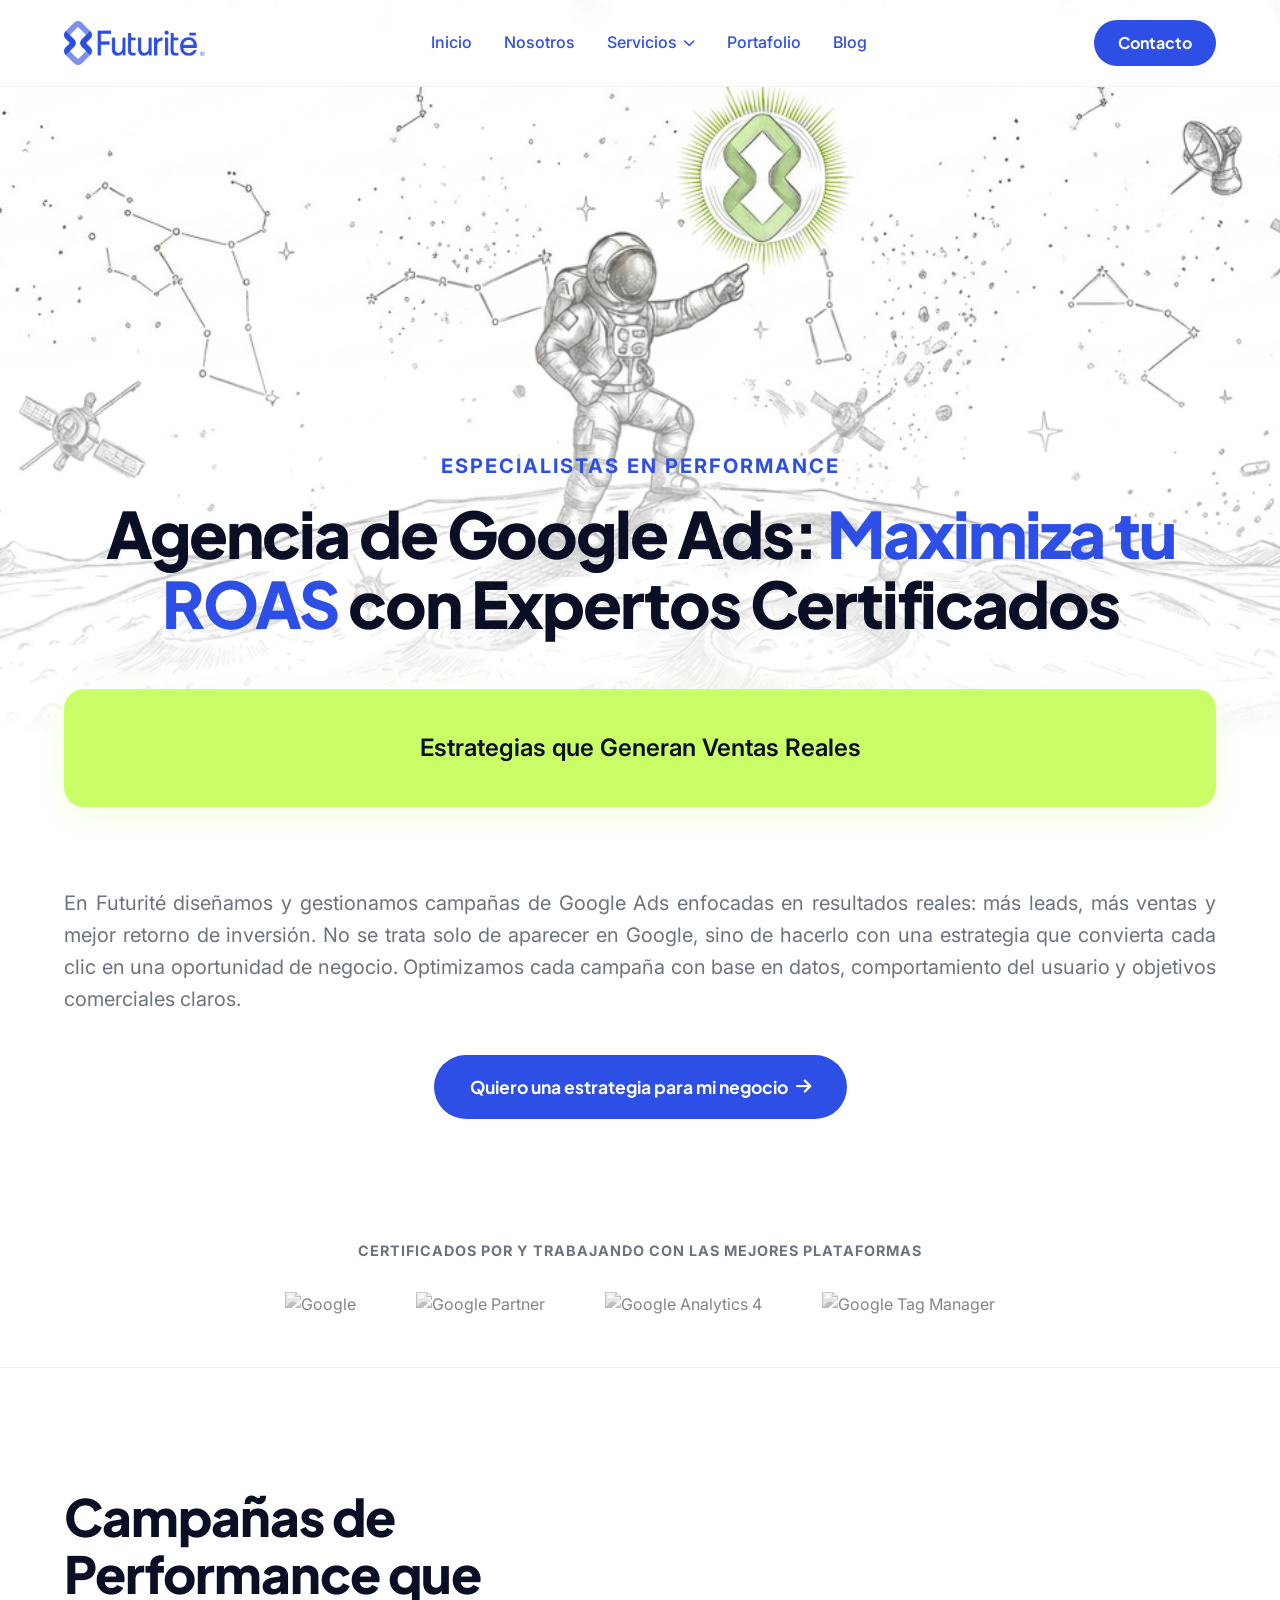
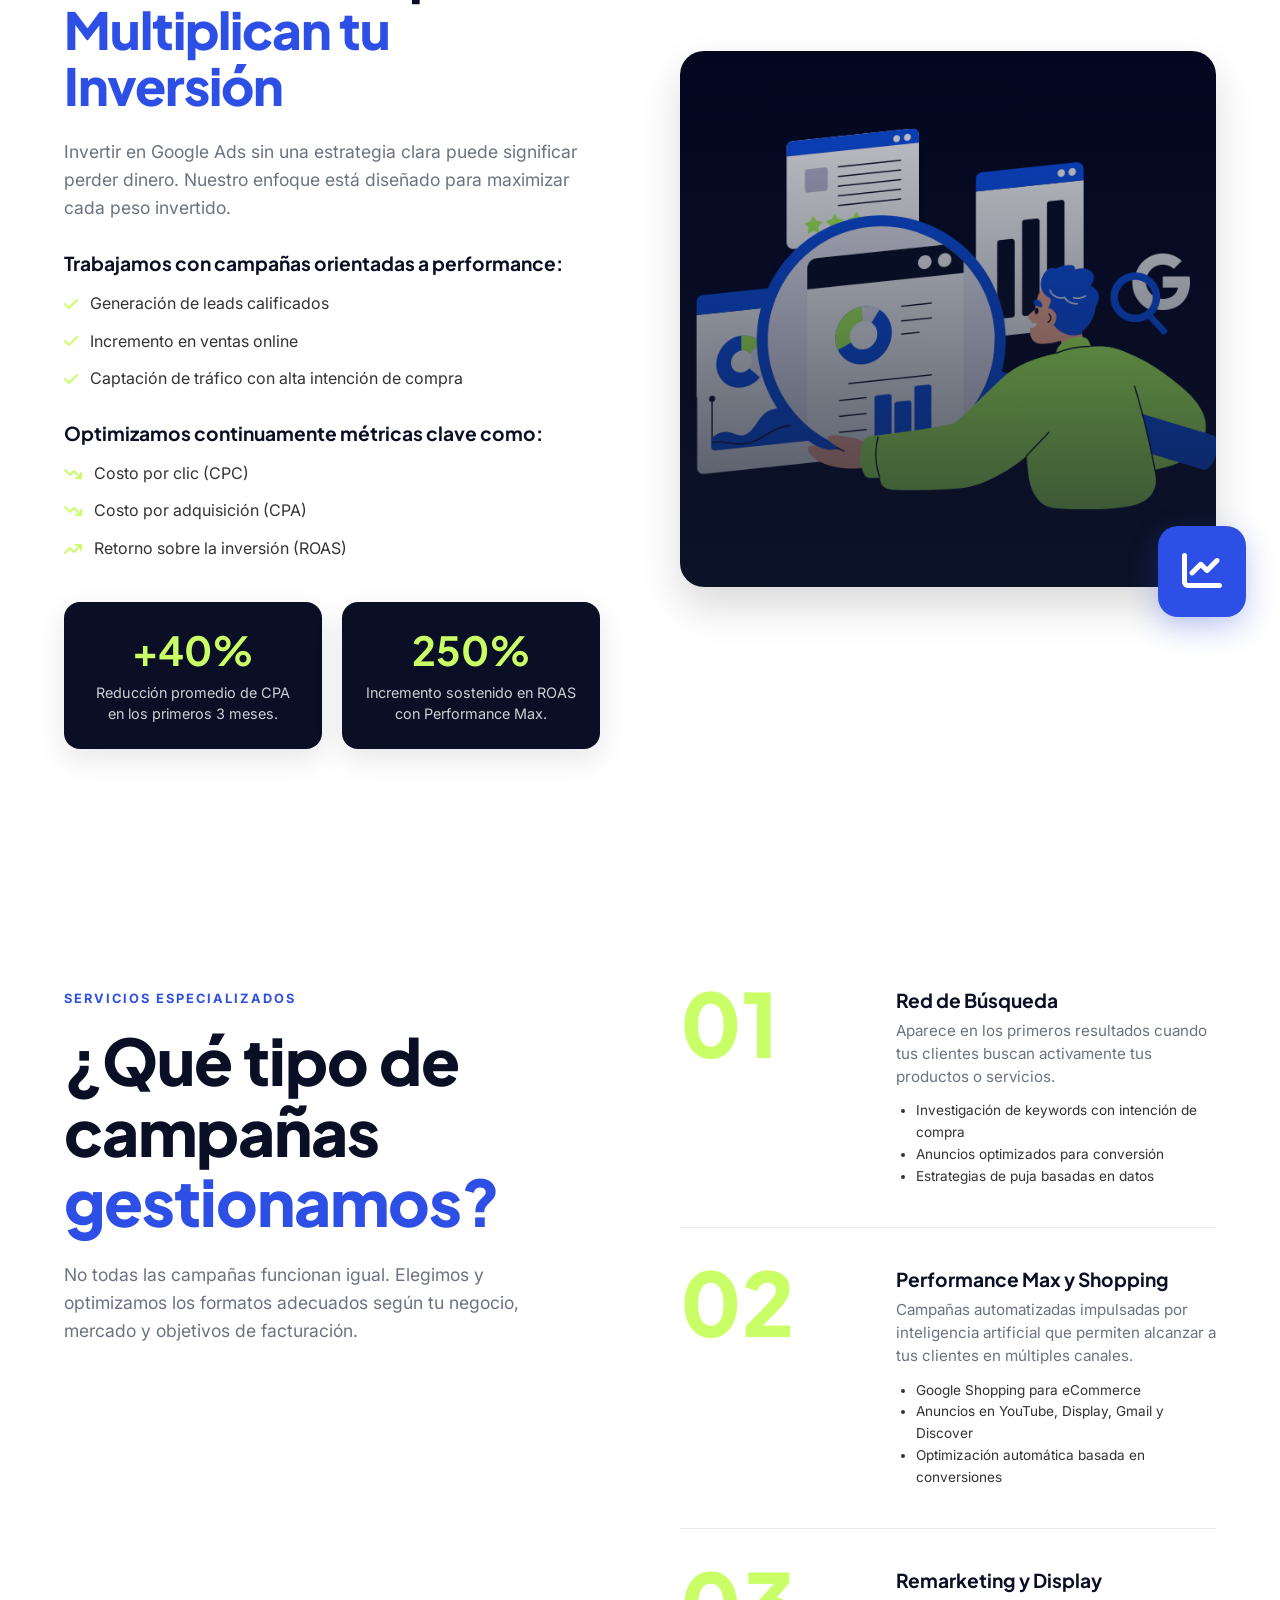
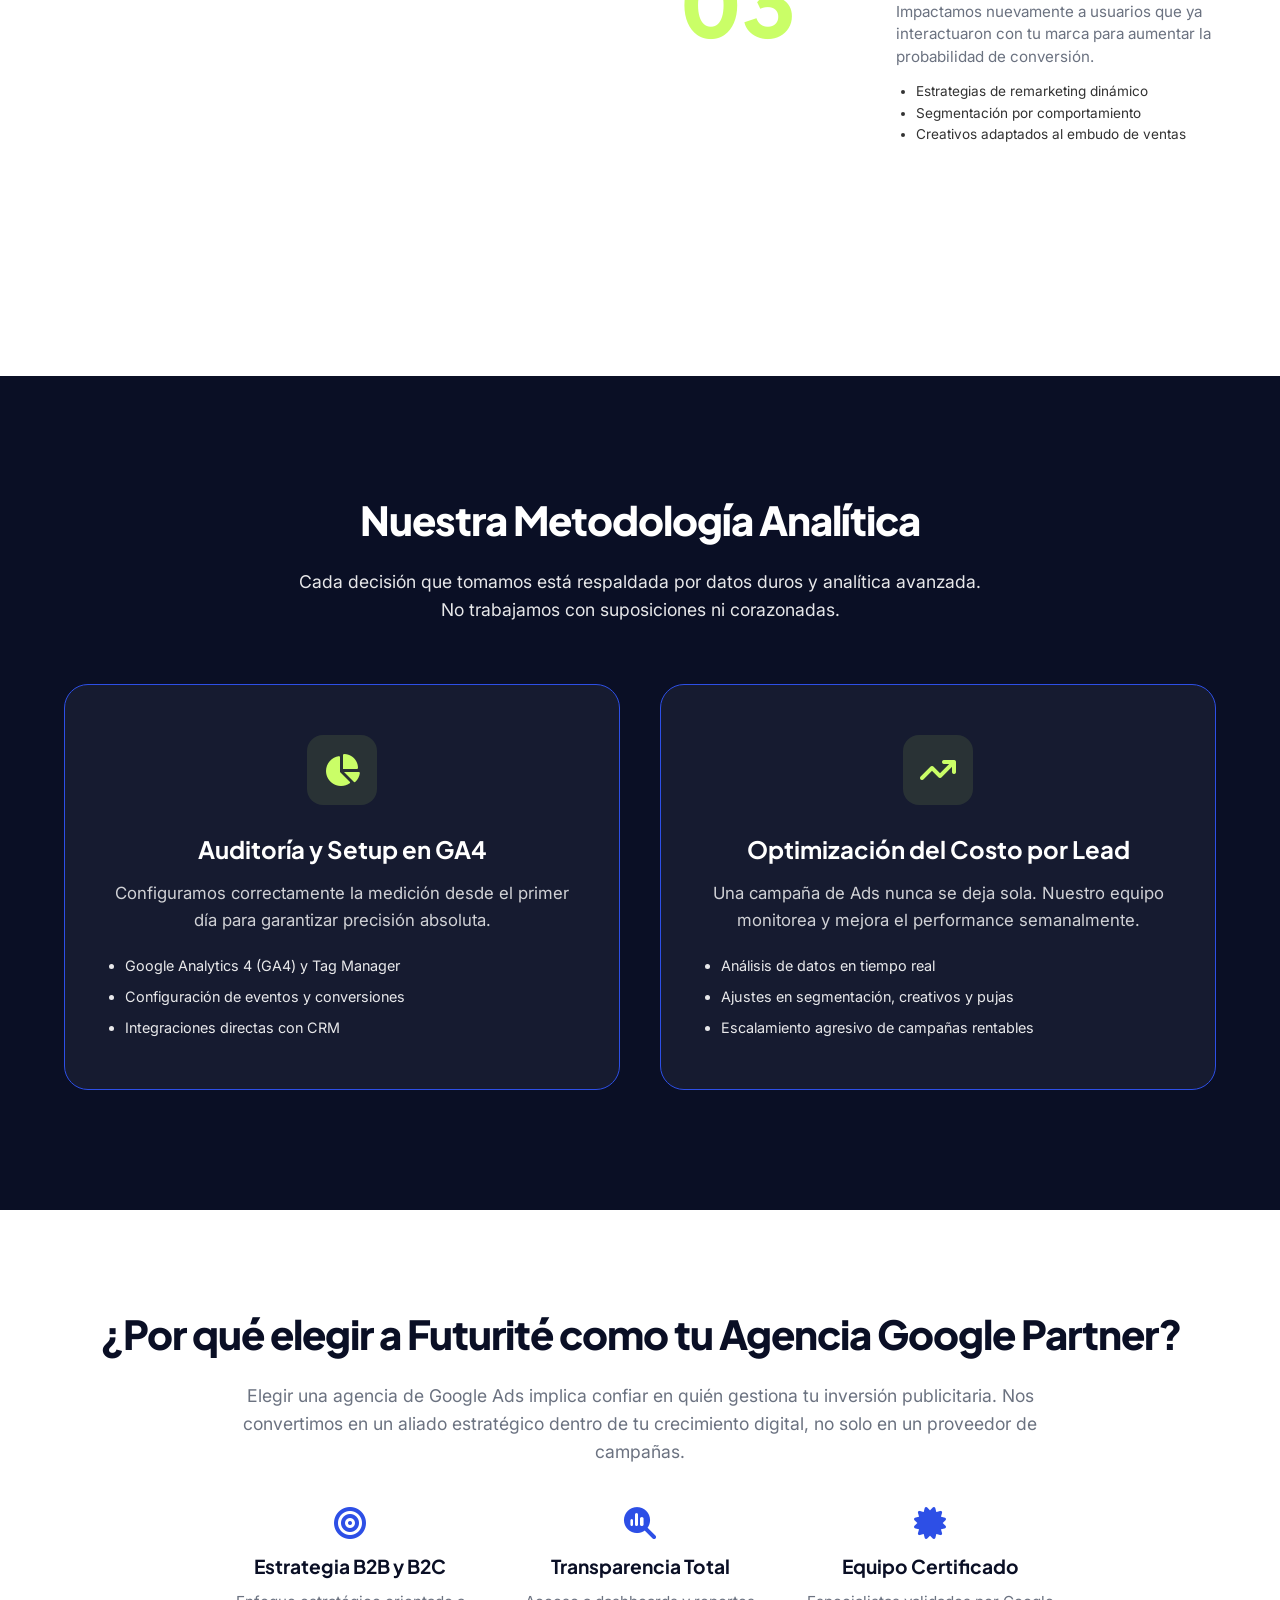
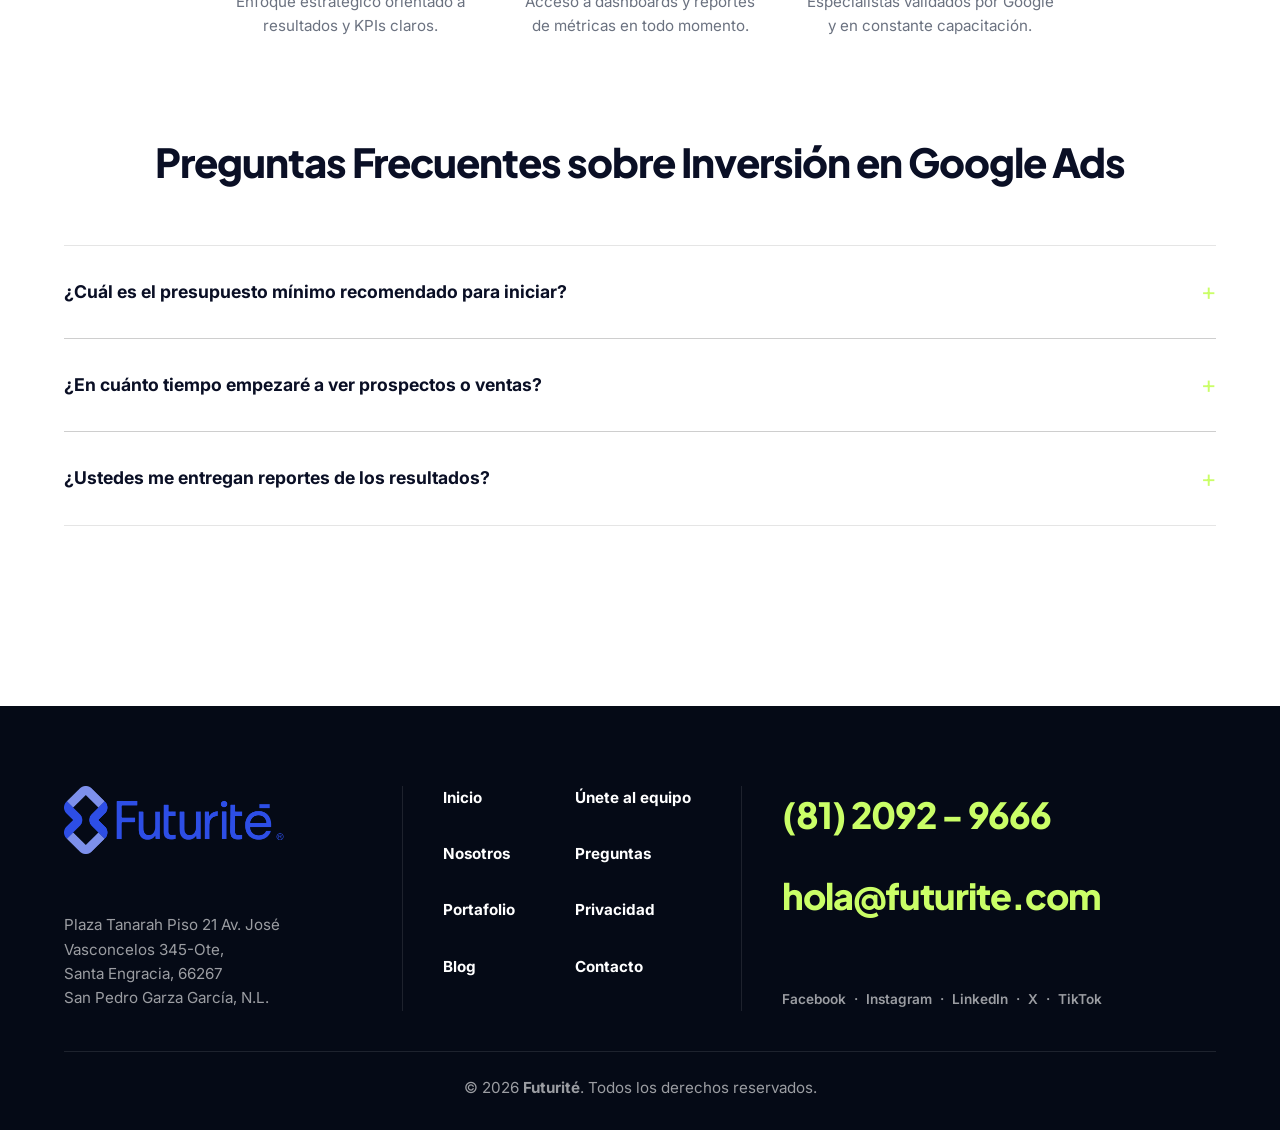
==== agencia-de-google-ads.html @ 3e4a97ed "Avance del sitio, falta la sección de servicios" ====
<!DOCTYPE html>
<html lang="es">

<head>
    <meta charset="UTF-8">
    <meta name="viewport" content="width=device-width, initial-scale=1.0">
    <title>Agencia de Google Ads en Monterrey | Futurité</title>
    <meta name="description"
        content="Agencia de Google Ads en Monterrey: Maximiza tu ROAS con Expertos Certificados. Generamos más leads, ventas y mejor retorno de inversión.">

    <!-- Schema Markup JSON-LD -->
    <script type="application/ld+json">
    {
      "@context": "https://schema.org",
      "@type": "LocalBusiness",
      "name": "Futurité",
      "image": "https://futurite.com/assets/logo_futurite_ch.png",
      "url": "https://futurite.com",
      "telephone": "8120929666",
      "address": {
        "@type": "PostalAddress",
        "streetAddress": "Plaza Tanarah Piso 21 Av. José Vasconcelos 345-Ote",
        "addressLocality": "San Pedro Garza García",
        "addressRegion": "N.L.",
        "postalCode": "66267",
        "addressCountry": "MX"
      },
      "foundingDate": "2009",
      "founders": [
        {
          "@type": "Person",
          "name": "Equipo Directivo Futurité"
        }
      ],
      "sameAs": [
        "https://www.facebook.com/futurite",
        "https://www.instagram.com/futurite",
        "https://www.linkedin.com/company/futurite"
      ]
    }
    </script>

    <script type="application/ld+json">
    {
      "@context": "https://schema.org",
      "@type": "FAQPage",
      "mainEntity": [{
        "@type": "Question",
        "name": "¿Qué servicios de marketing digital ofrece Futurité?",
        "acceptedAnswer": {
          "@type": "Answer",
          "text": "Ofrecemos una integración completa que incluye Posicionamiento SEO (GEO), campañas de Google Ads, gestión de Redes Sociales, Marketing Médico y Desarrollo de Aplicaciones (TI)."
        }
      },{
        "@type": "Question",
        "name": "¿En qué industrias tienen mayor experiencia?",
        "acceptedAnswer": {
          "@type": "Answer",
          "text": "Tenemos más de 16 años de experiencia trabajando con más de 40 giros de negocio, destacando en Salud (Marketing Médico), Retail, B2B Industrial, Finanzas y Tecnología."
        }
      },{
        "@type": "Question",
        "name": "¿Cómo se diferencia Futurité de otras agencias en Monterrey?",
        "acceptedAnswer": {
          "@type": "Answer",
          "text": "Nuestra principal diferencia es la sinergia nativa entre estrategias de marketing creativas y un departamento de desarrollo tecnológico (TI) propio, lo que nos permite escalar negocios apoyados en Inteligencia Artificial y datos exactos."
        }
      }]
    }
    </script>

    <link rel="preconnect" href="https://fonts.googleapis.com">
    <link rel="preconnect" href="https://fonts.gstatic.com" crossorigin>
    <link
        href="https://fonts.googleapis.com/css2?family=Inter:wght@400;500;600&family=Plus+Jakarta+Sans:wght@500;600;700;800&display=swap"
        rel="stylesheet">
    <link rel="stylesheet" href="https://cdnjs.cloudflare.com/ajax/libs/font-awesome/6.4.0/css/all.min.css">
    <link rel="stylesheet" href="style.css">
    <link rel="icon" type="image/png" href="./assets/favicon.png">
</head>

<body style="background: url('./assets/bg_nosotros.jpg') center -70px/cover fixed no-repeat;">

    <!-- Header Navigation (Minimal) -->
    <header class="navbar" style="background: rgba(255, 255, 255, 0.95);">
        <div class="container nav-container">
            <div class="logo">
                <a href="index.html">
                    <img src="./assets/logo_futurite_ch.png" alt="Futurité" class="nav-logo-img">
                </a>
            </div>
            <nav class="nav-links">
                <a href="index.html#home">Inicio</a>
                <a href="nosotros.html">Nosotros</a>
                <div class="nav-dropdown">
                    <a href="index.html#servicios" class="dropdown-toggle"
                        style="display:flex; align-items:center; gap:6px;">Servicios <i class="fa-solid fa-chevron-down"
                            style="font-size: 0.75rem;"></i></a>
                    <ul class="dropdown-menu">
                        <li><a href="agencia-de-redes-sociales.html">Redes Sociales</a></li>
                        <li><a href="agencia-de-google-ads.html">Google Ads</a></li>
                        <li><a href="index.html#seo">SEO</a></li>
                        <li><a href="index.html#apps">APP'S</a></li>
                        <li><a href="index.html#ecommerce">Comercio Electrónico</a></li>
                        <li><a href="index.html#marketing-medico">Marketing médico</a></li>
                    </ul>
                </div>
                <a href="portafolio.html">Portafolio</a>
                <a href="https://futurite.com/blog-marketing-digital/" target="_blank"
                    rel="noopener noreferrer">Blog</a>
                <!-- Mobile ONLY Button -->
                <a href="contacto.html" class="btn btn-primary nav-btn-mobile">Contacto</a>
            </nav>
            <a href="contacto.html" class="btn btn-primary nav-btn">Contacto</a>
            <!-- Hamburger Toggle -->
            <button class="mobile-menu-btn" aria-label="Abrir Menú"><i class="fa-solid fa-bars"></i></button>
        </div>
    </header>

    <!-- H1 Header Section -->
    <section class="nosotros-header"
        style="position: relative; padding: 450px 0 100px; text-align: center; background: linear-gradient(to bottom, rgba(255, 255, 255, 0) 0%, rgba(255, 255, 255, 1) 100%); color: var(--clr-base); overflow: hidden;">
        <div class="container" style="position: relative; z-index: 2;">
            <span
                style="display: block; font-size: 1.25rem; color: var(--clr-primary); font-weight: 700; letter-spacing: 2px; text-transform: uppercase; margin-bottom: 16px;">Especialistas
                en Performance</span>
            <h1
                style="font-size: clamp(3rem, 5vw, 4rem); font-family: var(--font-heading); font-weight: 800; letter-spacing: -2px; margin-bottom: 0; line-height: 1.1; color: var(--clr-contrast);">
                Agencia de Google Ads: <span style="color: var(--clr-primary);">Maximiza tu ROAS</span> con Expertos
                Certificados</h1>
        </div>
    </section>

    <!-- Main Content Wrapper (White Background) -->
    <main
        style="background-color: var(--clr-base); border-radius: 0; padding: 60px 0 100px; position: relative; z-index: 10;">

        <!-- Green Banner Container -->
        <div class="container" style="margin-top: -110px; margin-bottom: 80px; position: relative; z-index: 10;">
            <div
                style="background-color: var(--clr-accent); color: var(--clr-contrast); padding: 40px; border-radius: 20px; text-align: center; box-shadow: 0 10px 30px rgba(202, 254, 103, 0.2);">
                <p style="font-size: 1.5rem; font-weight: 600; margin: 0;">Estrategias que Generan Ventas Reales</p>
            </div>
        </div> 
        
        <!-- Intro Section -->
        <section class="container" style="margin-top: 40px; margin-bottom: 80px; text-align: center;">
                <p
                    style="font-size: 1.25rem; color: var(--clr-muted); line-height: 1.6; margin: 0 auto 40px; text-align: justify;">
                    En Futurité diseñamos y gestionamos campañas de Google Ads enfocadas en resultados reales: más
                    leads, más ventas y mejor retorno de inversión. No se trata solo de aparecer en Google, sino de
                    hacerlo con una estrategia que convierta cada clic en una oportunidad de negocio. Optimizamos cada
                    campaña con base en datos, comportamiento del usuario y objetivos comerciales claros.
                </p>
                <a href="#contacto" class="btn btn-primary" style="padding: 18px 36px; font-size: 1.1rem;">
                    Quiero una estrategia para mi negocio <i class="fa-solid fa-arrow-right"
                        style="margin-left: 8px;"></i>
                </a>
            </div>
        </section>

        <!-- Trust Badges (Logos) -->
        <section style="padding: 40px 0; border-bottom: 1px solid #f0f0f0;">
            <div class="container">
                <p
                    style="text-align: center; font-size: 0.9rem; font-weight: 700; color: var(--clr-muted); margin-bottom: 30px; letter-spacing: 1px; text-transform: uppercase;">
                    Certificados por y trabajando con las mejores plataformas</p>
                <div
                    style="display: flex; justify-content: center; align-items: center; gap: 60px; flex-wrap: wrap; opacity: 0.6; filter: grayscale(100%); transition: var(--transition-fast);">
                    <img src="https://upload.wikimedia.org/wikipedia/commons/2/2f/Google_2015_logo.svg" alt="Google"
                        style="height: 35px; object-fit: contain;">
                    <img src="https://upload.wikimedia.org/wikipedia/commons/thumb/c/c1/Google_%22G%22_logo.svg/1024px-Google_%22G%22_logo.svg.png"
                        alt="Google Partner" style="height: 35px; object-fit: contain;">
                    <img src="https://upload.wikimedia.org/wikipedia/commons/thumb/c/cf/Google_Analytics_Logo_2015.svg/1200px-Google_Analytics_Logo_2015.svg.png"
                        alt="Google Analytics 4" style="height: 35px; object-fit: contain;">
                    <img src="https://upload.wikimedia.org/wikipedia/commons/thumb/a/a2/Google_Tag_Manager_Logo.svg/1024px-Google_Tag_Manager_Logo.svg.png"
                        alt="Google Tag Manager" style="height: 35px; object-fit: contain;">
                </div>
            </div>
        </section>

        <!-- Campañas de Performance -->
        <section style="padding: 120px 0;">
            <div class="container">
                <div style="display: grid; grid-template-columns: 1fr 1fr; gap: 80px; align-items: center;">
                    <div>
                        <h2
                            style="font-family: var(--font-heading); font-weight: 800; color: var(--clr-contrast); margin-bottom: 24px; font-size: clamp(2.5rem, 4vw, 3.5rem); line-height: 1.1;">
                            Campañas de Performance que <span style="color: var(--clr-primary);">Multiplican tu
                                Inversión</span></h2>
                        <p style="font-size: 1.1rem; color: var(--clr-muted); margin-bottom: 30px; line-height: 1.6;">
                            Invertir en Google Ads sin una estrategia clara puede significar perder dinero. Nuestro
                            enfoque está diseñado para maximizar cada peso invertido.</p>

                        <h4
                            style="font-size: 1.2rem; font-weight: 700; color: var(--clr-contrast); margin-bottom: 16px;">
                            Trabajamos con campañas orientadas a performance:</h4>
                        <ul style="list-style: none; padding: 0; margin-bottom: 30px; color: var(--clr-text);">
                            <li style="margin-bottom: 12px; display: flex; align-items: center; gap: 12px;"><i
                                    class="fa-solid fa-check" style="color: var(--clr-accent);"></i><span>Generación de
                                    leads calificados</span></li>
                            <li style="margin-bottom: 12px; display: flex; align-items: center; gap: 12px;"><i
                                    class="fa-solid fa-check" style="color: var(--clr-accent);"></i><span>Incremento en
                                    ventas online</span></li>
                            <li style="margin-bottom: 12px; display: flex; align-items: center; gap: 12px;"><i
                                    class="fa-solid fa-check" style="color: var(--clr-accent);"></i><span>Captación de
                                    tráfico con alta intención de compra</span></li>
                        </ul>

                        <h4
                            style="font-size: 1.2rem; font-weight: 700; color: var(--clr-contrast); margin-bottom: 16px;">
                            Optimizamos continuamente métricas clave como:</h4>
                        <ul style="list-style: none; padding: 0; margin-bottom: 0; color: var(--clr-text);">
                            <li style="margin-bottom: 12px; display: flex; align-items: center; gap: 12px;"><i
                                    class="fa-solid fa-arrow-trend-down"
                                    style="color: var(--clr-accent);"></i><span>Costo por clic (CPC)</span></li>
                            <li style="margin-bottom: 12px; display: flex; align-items: center; gap: 12px;"><i
                                    class="fa-solid fa-arrow-trend-down"
                                    style="color: var(--clr-accent);"></i><span>Costo por adquisición (CPA)</span></li>
                            <li style="margin-bottom: 12px; display: flex; align-items: center; gap: 12px;"><i
                                    class="fa-solid fa-arrow-trend-up"
                                    style="color: var(--clr-accent);"></i><span>Retorno sobre la inversión (ROAS)</span>
                            </li>
                        </ul>
                        
                        <div style="display: flex; gap: 20px; margin-top: 40px; flex-wrap: wrap;">
                            <div style="flex: 1; min-width: 150px; background: var(--clr-contrast); padding: 24px; border-radius: 16px; text-align: center; box-shadow: 0 10px 30px rgba(0,0,0,0.1);">
                                <h3 style="font-size: 2.5rem; color: var(--clr-accent); font-family: var(--font-heading); margin-bottom: 8px;">+40%</h3>
                                <p style="font-size: 0.9rem; color: #fff; opacity: 0.8; line-height: 1.5; margin: 0;">Reducción promedio de CPA en los primeros 3 meses.</p>
                            </div>
                            <div style="flex: 1; min-width: 150px; background: var(--clr-contrast); padding: 24px; border-radius: 16px; text-align: center; box-shadow: 0 10px 30px rgba(0,0,0,0.1);">
                                <h3 style="font-size: 2.5rem; color: var(--clr-accent); font-family: var(--font-heading); margin-bottom: 8px;">250%</h3>
                                <p style="font-size: 0.9rem; color: #fff; opacity: 0.8; line-height: 1.5; margin: 0;">Incremento sostenido en ROAS con Performance Max.</p>
                            </div>
                        </div>
                    </div>
                    <div style="position: relative;">
                        <div style="width: 100%; aspect-ratio: 1/1; background: linear-gradient(rgba(15, 23, 42, 0.2), rgba(15, 23, 42, 0.8)), url('./assets/hombre_resultados_google.jpg') center/cover no-repeat; border-radius: 24px; box-shadow: 0 20px 40px rgba(0,0,0,0.15);"></div>
                        <div style="position: absolute; bottom: -30px; right: -30px; background: var(--clr-primary); color: #fff; padding: 24px; border-radius: 20px; box-shadow: 0 10px 30px rgba(45, 79, 230, 0.3);">
                            <i class="fa-solid fa-chart-line" style="font-size: 2.5rem;"></i>
                        </div>
                    </div>
                </div>
            </div>
        </section>

        <!-- ¿Qué tipo de campañas gestionamos? (Using Methodology layout) -->
        <section style="padding: 120px 0; margin-bottom: 100px;">
            <div class="container"
                style="display: grid; grid-template-columns: repeat(auto-fit, minmax(350px, 1fr)); gap: 80px; align-items: start;">

                <!-- Left Column -->
                <div style="position: sticky; top: 120px;">
                    <span
                        style="display: block; font-size: 0.8rem; font-weight: 700; letter-spacing: 2px; color: var(--clr-primary); margin-bottom: 16px; text-transform: uppercase;">Servicios
                        Especializados</span>
                    <h2
                        style="font-size: clamp(2.9rem, 5vw, 4.6rem); font-family: var(--font-heading); font-weight: 800; color: var(--clr-contrast); margin-bottom: 24px; line-height: 1.1; letter-spacing: -1px;">
                        ¿Qué tipo de campañas <br><span style="color: var(--clr-primary);">gestionamos?</span></h2>
                    <p style="font-size: 1.1rem; color: var(--clr-muted); max-width: 500px; line-height: 1.6;">No todas
                        las campañas funcionan igual. Elegimos y optimizamos los formatos adecuados según tu negocio,
                        mercado y objetivos de facturación.</p>
                </div>

                <!-- Right Column -->
                <div style="display: flex; flex-direction: column;">
                    <!-- Step 1 -->
                    <div
                        style="display: flex; align-items: flex-start; justify-content: space-between; gap: 30px; border-bottom: 1px solid #e5e7eb; padding-bottom: 40px; margin-bottom: 40px;">
                        <div
                            style="font-size: 5.5rem; font-weight: 900; color: var(--clr-accent); font-family: var(--font-heading); line-height: 1; margin-top: -10px;">
                            01</div>
                        <div style="text-align: left; max-width: 320px;">
                            <h3
                                style="font-size: 1.2rem; font-family: var(--font-heading); color: var(--clr-contrast); margin-bottom: 8px;">
                                Red de Búsqueda</h3>
                            <p
                                style="color: var(--clr-muted); font-size: 0.95rem; line-height: 1.5; margin-bottom: 12px;">
                                Aparece en los primeros resultados cuando tus clientes buscan activamente tus productos
                                o servicios.</p>
                            <ul style="font-size: 0.85rem; color: var(--clr-text); padding-left: 20px;">
                                <li>Investigación de keywords con intención de compra</li>
                                <li>Anuncios optimizados para conversión</li>
                                <li>Estrategias de puja basadas en datos</li>
                            </ul>
                        </div>
                    </div>
                    <!-- Step 2 -->
                    <div
                        style="display: flex; align-items: flex-start; justify-content: space-between; gap: 30px; border-bottom: 1px solid #e5e7eb; padding-bottom: 40px; margin-bottom: 40px;">
                        <div
                            style="font-size: 5.5rem; font-weight: 900; color: var(--clr-accent); font-family: var(--font-heading); line-height: 1; margin-top: -10px;">
                            02</div>
                        <div style="text-align: left; max-width: 320px;">
                            <h3
                                style="font-size: 1.2rem; font-family: var(--font-heading); color: var(--clr-contrast); margin-bottom: 8px;">
                                Performance Max y Shopping</h3>
                            <p
                                style="color: var(--clr-muted); font-size: 0.95rem; line-height: 1.5; margin-bottom: 12px;">
                                Campañas automatizadas impulsadas por inteligencia artificial que permiten alcanzar a
                                tus clientes en múltiples canales.</p>
                            <ul style="font-size: 0.85rem; color: var(--clr-text); padding-left: 20px;">
                                <li>Google Shopping para eCommerce</li>
                                <li>Anuncios en YouTube, Display, Gmail y Discover</li>
                                <li>Optimización automática basada en conversiones</li>
                            </ul>
                        </div>
                    </div>
                    <!-- Step 3 -->
                    <div
                        style="display: flex; align-items: flex-start; justify-content: space-between; gap: 30px; padding-bottom: 10px;">
                        <div
                            style="font-size: 5.5rem; font-weight: 900; color: var(--clr-accent); font-family: var(--font-heading); line-height: 1; margin-top: -10px;">
                            03</div>
                        <div style="text-align: left; max-width: 320px;">
                            <h3
                                style="font-size: 1.2rem; font-family: var(--font-heading); color: var(--clr-contrast); margin-bottom: 8px;">
                                Remarketing y Display</h3>
                            <p
                                style="color: var(--clr-muted); font-size: 0.95rem; line-height: 1.5; margin-bottom: 12px;">
                                Impactamos nuevamente a usuarios que ya interactuaron con tu marca para aumentar la
                                probabilidad de conversión.</p>
                            <ul style="font-size: 0.85rem; color: var(--clr-text); padding-left: 20px;">
                                <li>Estrategias de remarketing dinámico</li>
                                <li>Segmentación por comportamiento</li>
                                <li>Creativos adaptados al embudo de ventas</li>
                            </ul>
                        </div>
                    </div>
                </div>
            </div>
        </section>

        <!-- Nuestra Metodología Analítica (Cards layout) -->
        <section style="background: var(--clr-contrast); padding: 120px 0; margin-bottom: 100px;">
            <div class="container"
                style="color: #fff; display: flex; flex-direction: column; align-items: center; text-align: center;">
                <h2
                    style="font-size: 2.5rem; font-family: var(--font-heading); font-weight: 800; margin-bottom: 24px; color: #fff;">
                    Nuestra Metodología Analítica</h2>
                <p style="font-size: 1.1rem; opacity: 0.9; max-width: 700px; margin-bottom: 60px; line-height: 1.6;">
                    Cada decisión que tomamos está respaldada por datos duros y analítica avanzada. No trabajamos con
                    suposiciones ni corazonadas.</p>

                <div
                    style="display: grid; grid-template-columns: repeat(auto-fit, minmax(350px, 1fr)); gap: 40px; width: 100%; text-align: center;">
                    <!-- Card 1 -->
                    <div
                        style="background: rgba(255,255,255,0.05); border: 1px solid var(--clr-primary); padding: 50px 40px; border-radius: 24px; transition: transform var(--transition-fast);">
                        <div
                            style="width: 70px; height: 70px; background: rgba(202, 254, 103, 0.1); border-radius: 16px; display: flex; align-items: center; justify-content: center; margin: 0 auto 30px; font-size: 2rem; color: var(--clr-accent);">
                            <i class="fa-solid fa-chart-pie"></i>
                        </div>
                        <h4 style="font-size: 1.5rem; margin-bottom: 16px; color: #fff;">Auditoría y Setup en GA4</h4>
                        <p style="opacity: 0.8; font-size: 1.05rem; line-height: 1.6; margin-bottom: 20px;">Configuramos
                            correctamente la medición desde el primer día para garantizar precisión absoluta.</p>
                        <ul style="font-size: 0.9rem; text-align: left; opacity: 0.9; padding-left: 20px;">
                            <li style="margin-bottom: 8px;">Google Analytics 4 (GA4) y Tag Manager</li>
                            <li style="margin-bottom: 8px;">Configuración de eventos y conversiones</li>
                            <li>Integraciones directas con CRM</li>
                        </ul>
                    </div>
                    <!-- Card 2 -->
                    <div
                        style="background: rgba(255,255,255,0.05); border: 1px solid var(--clr-primary); padding: 50px 40px; border-radius: 24px; transition: transform var(--transition-fast);">
                        <div
                            style="width: 70px; height: 70px; background: rgba(202, 254, 103, 0.1); border-radius: 16px; display: flex; align-items: center; justify-content: center; margin: 0 auto 30px; font-size: 2rem; color: var(--clr-accent);">
                            <i class="fa-solid fa-arrow-trend-up"></i>
                        </div>
                        <h4 style="font-size: 1.5rem; margin-bottom: 16px; color: #fff;">Optimización del Costo por Lead
                        </h4>
                        <p style="opacity: 0.8; font-size: 1.05rem; line-height: 1.6; margin-bottom: 20px;">Una campaña
                            de Ads nunca se deja sola. Nuestro equipo monitorea y mejora el performance semanalmente.
                        </p>
                        <ul style="font-size: 0.9rem; text-align: left; opacity: 0.9; padding-left: 20px;">
                            <li style="margin-bottom: 8px;">Análisis de datos en tiempo real</li>
                            <li style="margin-bottom: 8px;">Ajustes en segmentación, creativos y pujas</li>
                            <li>Escalamiento agresivo de campañas rentables</li>
                        </ul>
                    </div>
                </div>
            </div>
        </section>

        <!-- ¿Por qué elegir a Futurité? -->
        <section style="padding: 0 0 100px 0;">
            <div class="container"
                style="display: flex; flex-direction: column; align-items: center; text-align: center;">
                <h2
                    style="font-size: 2.5rem; font-family: var(--font-heading); font-weight: 800; color: var(--clr-contrast); margin-bottom: 24px;">
                    ¿Por qué elegir a Futurité como tu Agencia Google Partner?</h2>
                <p
                    style="font-size: 1.1rem; color: var(--clr-muted); max-width: 800px; margin-bottom: 40px; line-height: 1.6;">
                    Elegir una agencia de Google Ads implica confiar en quién gestiona tu inversión publicitaria. Nos
                    convertimos en un aliado estratégico dentro de tu crecimiento digital, no solo en un proveedor de
                    campañas.</p>
                <div style="display: flex; gap: 40px; flex-wrap: wrap; justify-content: center;">
                    <div style="width: 250px;">
                        <i class="fa-solid fa-bullseye"
                            style="font-size: 2rem; color: var(--clr-primary); margin-bottom: 16px;"></i>
                        <h4 style="font-size: 1.2rem; color: var(--clr-contrast); margin-bottom: 12px;">Estrategia B2B y
                            B2C</h4>
                        <p style="font-size: 0.95rem; color: var(--clr-muted);">Enfoque estratégico orientado a
                            resultados y KPIs claros.</p>
                    </div>
                    <div style="width: 250px;">
                        <i class="fa-solid fa-magnifying-glass-chart"
                            style="font-size: 2rem; color: var(--clr-primary); margin-bottom: 16px;"></i>
                        <h4 style="font-size: 1.2rem; color: var(--clr-contrast); margin-bottom: 12px;">Transparencia
                            Total</h4>
                        <p style="font-size: 0.95rem; color: var(--clr-muted);">Acceso a dashboards y reportes de
                            métricas en todo momento.</p>
                    </div>
                    <div style="width: 250px;">
                        <i class="fa-solid fa-certificate"
                            style="font-size: 2rem; color: var(--clr-primary); margin-bottom: 16px;"></i>
                        <h4 style="font-size: 1.2rem; color: var(--clr-contrast); margin-bottom: 12px;">Equipo
                            Certificado</h4>
                        <p style="font-size: 0.95rem; color: var(--clr-muted);">Especialistas validados por Google y en
                            constante capacitación.</p>
                    </div>
                </div>
            </div>
        </section>

        <!-- Preguntas Frecuentes (FAQ) -->
        <section class="faq-section" style="padding: 0 0 80px 0; background: var(--clr-base);">
            <div class="container">
                <div style="margin-bottom: 60px; text-align: center;">
                    <h2
                        style="font-size: 2.5rem; font-family: var(--font-heading); font-weight: 800; color: var(--clr-contrast);">
                        Preguntas Frecuentes sobre Inversión en Google Ads</h2>
                </div>

                <div class="faq-accordion">
                    <!-- FAQ Item 1 -->
                    <details class="faq-item" name="faq-group-ads">
                        <summary class="faq-question">¿Cuál es el presupuesto mínimo recomendado para iniciar?</summary>
                        <div class="faq-answer">
                            <p>Depende en gran medida de tu industria, competencia y objetivos de ventas. Sin embargo,
                                recomendamos iniciar con una inversión diaria que permita generar datos suficientes
                                (clics e interacciones) para optimizar las campañas de forma efectiva utilizando el
                                aprendizaje automático de Google.</p>
                        </div>
                    </details>

                    <!-- FAQ Item 2 -->
                    <details class="faq-item" name="faq-group-ads">
                        <summary class="faq-question">¿En cuánto tiempo empezaré a ver prospectos o ventas?</summary>
                        <div class="faq-answer">
                            <p>A diferencia del SEO, las campañas de Google Ads pueden generar resultados desde los
                                primeros días de activación. Sin embargo, la optimización real para alcanzar el mejor
                                Costo Por Lead (CPL) ocurre conforme se recopilan datos. Generalmente, los resultados
                                más estables y escalables se observan a partir de la tercera semana.</p>
                        </div>
                    </details>

                    <!-- FAQ Item 3 -->
                    <details class="faq-item" name="faq-group-ads">
                        <summary class="faq-question">¿Ustedes me entregan reportes de los resultados?</summary>
                        <div class="faq-answer">
                            <p>Sí, la transparencia es clave en nuestra metodología. Entregamos reportes periódicos y
                                habilitamos un dashboard en tiempo real (Looker Studio) con métricas críticas como
                                conversiones generadas, costo por lead (CPA), inversión consumida, y rendimiento general
                                de las campañas y grupos de anuncios.</p>
                        </div>
                    </details>
                </div>
            </div>
        </section>

    </main>

    <!-- Footer -->
    <footer class="footer-alt">
        <div class="container">
            <div class="footer-alt-grid">

                <!-- Left Column -->
                <div class="footer-alt-col footer-alt-brand">
                    <img src="./assets/logo_futurite_ch.png" alt="Futurité" class="footer-alt-logo">
                    <p class="footer-alt-desc">
                        Plaza Tanarah Piso 21 Av. José Vasconcelos 345-Ote,<br>
                        Santa Engracia, 66267<br>
                        San Pedro Garza García, N.L.
                    </p>
                </div>

                <!-- Middle Column -->
                <div class="footer-alt-col footer-alt-links">
                    <div class="footer-links-col">
                        <a href="index.html#home">Inicio</a>
                        <a href="nosotros.html">Nosotros</a>
                        <a href="portafolio.html">Portafolio</a>
                        <a href="https://futurite.com/blog-marketing-digital/" target="_blank"
                            rel="noopener noreferrer">Blog</a>
                    </div>
                    <div class="footer-links-col">
                        <a href="index.html#vacantes">Únete al equipo</a>
                        <a href="index.html#faqs">Preguntas</a>
                        <a href="privacidad.html">Privacidad</a>
                        <a href="contacto.html">Contacto</a>
                    </div>
                </div>

                <!-- Right Column -->
                <div class="footer-alt-col footer-alt-contact">
                    <a href="tel:8120929666" class="footer-big-link">(81) 2092 - 9666</a>
                    <a href="mailto:hola@futurite.com" class="footer-big-link">hola@futurite.com</a>

                    <div class="footer-alt-socials">
                        <a href="https://www.facebook.com/Futurite/" target="_blank"
                            rel="noopener noreferrer">Facebook</a> &middot;
                        <a href="https://www.instagram.com/futurite/" target="_blank"
                            rel="noopener noreferrer">Instagram</a> &middot;
                        <a href="https://mx.linkedin.com/company/futurite" target="_blank"
                            rel="noopener noreferrer">LinkedIn</a> &middot;
                        <a href="https://x.com/Futurite" target="_blank" rel="noopener noreferrer">X</a> &middot;
                        <a href="https://www.tiktok.com/@futurite_oficial" target="_blank"
                            rel="noopener noreferrer">TikTok</a>
                    </div>
                </div>

            </div>

            <div class="footer-alt-bottom">
                <p>&copy; 2026 <strong>Futurité</strong>. Todos los derechos reservados.</p>
            </div>
        </div>
    </footer>

    <script src="script.js"></script>
</body>

</html>
---- style.css ----
/* === FUTURITÉ 2026 DESIGN SYSTEM === */
:root {
    /* Colors */
    --clr-primary: #2D4FE6;   /* Vibrant Blue */
    --clr-accent: #CAFE67;    /* Lime Green */
    --clr-base: #FFFFFF;      /* Snow White */
    --clr-contrast: #0A0F25;  /* Night Blue */
    --clr-text: #333333;      /* Dark Gray for readable body text */
    --clr-muted: #6B7280;     /* Muted gray */

    /* Typography */
    --font-heading: 'Plus Jakarta Sans', sans-serif;
    --font-body: 'Inter', 'Manrope', sans-serif;
    
    /* Spacing & Layout */
    --section-pad: 120px 0;
    --container-width: 1200px;

    /* Effects */
    --transition-fast: 0.2s ease;
    --transition-smooth: 0.6s cubic-bezier(0.22, 1, 0.36, 1);
    --shadow-soft: 0 20px 40px rgba(10, 15, 37, 0.05);
    --shadow-float: 0 30px 60px rgba(45, 79, 230, 0.15);
    --border-radius-lg: 24px;
    --border-radius-md: 16px;
}

/* === RESET & GLOBAL === */
* {
    margin: 0;
    padding: 0;
    box-sizing: border-box;
}

html {
    scroll-behavior: smooth;
    overflow-x: hidden;
    scroll-padding-top: 100px;
}

body {
    font-family: var(--font-body);
    font-size: 16px;
    line-height: 1.6;
    color: var(--clr-text);
    background-color: var(--clr-base);
    overflow-x: hidden;
}

h1, h2, h3, h4, .hero-title {
    font-family: var(--font-heading);
    color: var(--clr-contrast);
    line-height: 1.2;
}

h2 {
    font-size: 3rem;
    font-weight: 800;
    margin-bottom: 1.5rem;
    letter-spacing: -1px;
}

h3 {
    font-size: 1.5rem;
    font-weight: 700;
    margin-bottom: 1rem;
}

a {
    text-decoration: none;
    color: inherit;
}

/* Typography Utilities */
.text-gradient {
    background: linear-gradient(135deg, var(--clr-primary), #6B8BFF);
    -webkit-background-clip: text;
    -webkit-text-fill-color: transparent;
    background-clip: text;
}

.text-white { color: var(--clr-base) !important; }

.title-container {
    text-align: center;
    max-width: 800px;
    margin: 0 auto;
    padding-bottom: 24px;
}

.section-subtitle {
    font-size: 1.125rem;
    color: var(--clr-muted);
    margin-bottom: 24px;
}

/* === LAYOUT === */
.container {
    max-width: var(--container-width);
    margin: 0 auto;
    padding: 0 24px;
}

/* === COMPONENTS === */
/* Buttons */
.btn {
    display: inline-flex;
    align-items: center;
    justify-content: center;
    padding: 16px 32px;
    font-family: var(--font-heading);
    font-weight: 700;
    font-size: 1.125rem;
    border-radius: 100px;
    transition: var(--transition-smooth);
    cursor: pointer;
    border: none;
    position: relative;
    overflow: hidden;
}

.btn-lime {
    background-color: var(--clr-accent);
    color: var(--clr-contrast);
}

.btn-lime:hover {
    transform: translateY(-4px);
    box-shadow: 0 15px 30px rgba(202, 254, 103, 0.4);
}

.btn-primary {
    background-color: var(--clr-primary);
    color: var(--clr-base);
}

.btn-primary:hover {
    transform: translateY(-2px);
    box-shadow: 0 10px 20px rgba(45, 79, 230, 0.3);
}

.btn-outline {
    background: transparent;
    border: 2px solid var(--clr-primary);
    color: var(--clr-primary);
}

.btn-outline:hover {
    background: var(--clr-primary);
    color: var(--clr-base);
}

.btn-text {
    font-family: var(--font-heading);
    font-weight: 700;
    color: var(--clr-primary);
    display: inline-flex;
    gap: 8px;
}
.btn-text:hover {
    gap: 12px;
}

/* Setup Reveal Anim */
[data-reveal] {
    opacity: 0;
    transform: translateY(30px);
    transition: var(--transition-smooth);
}
[data-reveal].revealed {
    opacity: 1;
    transform: translateY(0);
}

/* === NAVIGATION === */
.navbar {
    position: fixed;
    top: 0;
    left: 0;
    width: 100%;
    background: rgba(255, 255, 255, 0.85);
    backdrop-filter: blur(12px);
    -webkit-backdrop-filter: blur(12px);
    z-index: 1000;
    padding: 20px 0;
    border-bottom: 1px solid rgba(0,0,0,0.05);
    transition: var(--transition-fast);
}

.nav-container {
    display: flex;
    justify-content: space-between;
    align-items: center;
}

.nav-logo-img {
    height: 44px; /* Scaled cleanly for the navigation bar */
    width: auto;
    display: block;
    transition: var(--transition-fast);
}
.nav-logo-img:hover {
    opacity: 0.8;
}

.nav-links {
    display: flex;
    gap: 32px;
}

.nav-links a {
    font-weight: 500;
    color: var(--clr-primary); /* Primary blue to match screenshot */
    transition: var(--transition-fast);
}

.nav-links a:hover {
    opacity: 0.8;
}

/* Dropdown specific */
.nav-dropdown {
    position: relative;
    display: flex;
    align-items: center;
}

.dropdown-menu {
    position: absolute;
    top: 100%;
    left: 0;
    background: var(--clr-base);
    min-width: 220px;
    box-shadow: 0 10px 40px rgba(0,0,0,0.1);
    border-radius: var(--border-radius-sm);
    padding: 10px 0;
    opacity: 0;
    visibility: hidden;
    transform: translateY(15px);
    transition: all var(--transition-fast);
    list-style: none;
    margin-top: 10px;
}

.nav-dropdown:hover .dropdown-menu {
    opacity: 1;
    visibility: visible;
    transform: translateY(0);
}

.dropdown-menu li a {
    display: block;
    padding: 10px 24px;
    color: var(--clr-text);
    font-weight: 500;
    font-size: 0.95rem;
    transition: var(--transition-fast);
}

.dropdown-menu li a:hover {
    background: rgba(45, 79, 230, 0.05);
    color: var(--clr-primary);
    padding-left: 28px; /* Smooth indent hover */
}

.nav-btn {
    padding: 10px 24px;
    font-size: 1rem;
}

.nav-btn-mobile {
    display: none;
}

.mobile-menu-btn {
    display: none;
    background: none;
    border: none;
    font-size: 1.5rem;
    color: var(--clr-primary);
    cursor: pointer;
    z-index: 1001;
}

/* Navbar Responsive Queries */
@media(max-width: 900px) {
    .mobile-menu-btn {
        display: block;
    }

    .nav-btn {
        display: none; /* Ocultar el botón original en mobile */
    }

    .nav-btn-mobile {
        display: inline-block;
        margin-top: 32px;
    }

    .nav-links {
        position: fixed;
        top: 0;
        right: -100%;
        width: 100%;
        height: 100vh;
        background: var(--clr-base);
        flex-direction: column;
        justify-content: center;
        align-items: center;
        transition: right var(--transition-smooth);
        z-index: 1000;
        gap: 24px;
    }

    .nav-links.active {
        right: 0;
    }

    .nav-links a {
        font-size: 1.4rem;
    }
    
    .nav-dropdown {
        flex-direction: column;
    }
    
    .dropdown-menu {
        position: static;
        box-shadow: none;
        opacity: 1;
        visibility: visible;
        transform: translateY(0);
        display: none;
        text-align: center;
        padding-top: 16px;
    }

    /* Mostrar menú al hacer hover o al activar clase para mobile */
    .nav-dropdown:hover .dropdown-menu {
        display: block;
    }
    
    .dropdown-menu li a {
        font-size: 1.1rem;
        padding: 12px 24px;
    }
}

/* === 1. HERO SECTION === */
.hero {
    position: relative;
    padding: 180px 0 100px;
    min-height: 100vh;
    display: flex;
    align-items: center;
    background-color: var(--clr-base);
    overflow: hidden;
}

/* Creative Moving Background Video */
.hero-video-wrapper {
    position: absolute;
    top: 0;
    left: 0;
    width: 100vw;
    height: 100%;
    z-index: 0;
    overflow: hidden;
    pointer-events: none;
}

.hero-video-media {
    width: 100%;
    height: 100%;
    object-fit: cover;
    filter: blur(8px); /* Reduced blur to avoid browser compositor crash / invisibility */
    opacity: 0.5; /* Increased opacity to make it visibly apparent */
    transform: scale(1.05); /* Lighter scale */
}

.hero-video-overlay {
    position: absolute;
    top: 0;
    left: 0;
    width: 100%;
    height: 100%;
    /* Let the video breathe more on the right */
    background: linear-gradient(90deg, var(--clr-base) 0%, rgba(255,255,255,0.4) 50%, rgba(255,255,255,0) 100%);
    z-index: 1;
}

.hero-bg-glow {
    position: absolute;
    top: 50%;
    right: 0;
    width: 80vw;
    height: 80vw;
    min-width: 1000px;
    min-height: 1000px;
    background: radial-gradient(circle, rgba(45, 79, 230, 0.5) 0%, rgba(45, 79, 230, 0) 70%); /* Lightened the opacity slightly for a gentler aura */
    border-radius: 50%;
    transform: translate(20%, -50%); /* Anchor heavily into the right quadrant */
    z-index: 2; /* Middle layer: ABOVE pulse, BELOW astronaut */
    pointer-events: none;
    filter: blur(80px); /* Massive blur for a true glowing aura effect */
}

.hero-visual-right {
    position: absolute;
    top: 0;
    right: 0;
    width: 50vw;
    height: 100%;
    display: flex;
    align-items: center;
    justify-content: flex-end; /* Push elements to the right edge */
    z-index: 0;
    pointer-events: none;
}

.hero-bg-img {
    position: absolute;
    right: 0;
    top: 0;
    bottom: 0;
    height: 100%;
    aspect-ratio: 1; /* Guarantees the width keeps up with 100% height to form a perfect box */
    min-width: 600px;
    background-image: url('./assets/home-img-header.png');
    background-size: contain;
    background-repeat: no-repeat;
    background-position: right bottom; /* Anchored to sit flush on the bottom baseline */
    z-index: 3;
    transform: translateX(50%); /* Moved back further right */
}

.hero-visual-right .radar-circle {
    position: absolute;
    right: 0%; /* Aligned to hide just a fraction of the central icon behind the astronaut's form */
    margin: 0;
    z-index: 1;
    opacity: 0.8;
}

.hero-container {
    position: relative;
    z-index: 10; /* Ensures ALL text is unconditionally above the mega graphics layer */
    display: flex;
    align-items: center;
    justify-content: flex-start;
    /* Forced overrides to break out of the 1200px max-width wrapper */
    max-width: 100% !important;
    margin: 0 5rem !important;
    padding: 0 !important;
}

.hero-content {
    max-width: 700px; /* Slightly wider to accommodate bold statements nicely */
    text-align: left;
}

.hero-title {
    font-size: 4.5rem;
    font-weight: 800;
    margin-bottom: 24px;
}

.hero-subtitle {
    font-size: 1.25rem;
    color: var(--clr-muted);
    margin-bottom: 40px;
    max-width: 90%;
}

.hero-actions {
    display: flex;
    flex-direction: column;
    gap: 24px;
}

.trust-badges {
    display: flex;
    gap: 40px; /* Increased the separation spacing significantly per user feedback */
    align-items: center;
}

.partner-logo {
    height: 70px; /* Scaled up for better readability and authority */
    width: auto;
    object-fit: contain;
    mix-blend-mode: multiply; /* Helps the logos look natural against the white background if they aren't fully transparent */
}

/* Hero Graphic Mockup */
.hero-graphic {
    position: relative;
}

.glass-card {
    background: rgba(255, 255, 255, 0.6);
    backdrop-filter: blur(20px);
    border: 1px solid rgba(255,255,255,0.8);
    border-radius: var(--border-radius-lg);
    padding: 24px;
    box-shadow: var(--shadow-float);
    transform: perspective(1000px) rotateY(-5deg) rotateX(5deg);
    animation: float 6s ease-in-out infinite;
}

@keyframes float {
    0% { transform: perspective(1000px) rotateY(-5deg) rotateX(5deg) translateY(0); }
    50% { transform: perspective(1000px) rotateY(-5deg) rotateX(5deg) translateY(-20px); }
    100% { transform: perspective(1000px) rotateY(-5deg) rotateX(5deg) translateY(0); }
}

.card-header {
    display: flex;
    gap: 8px;
    margin-bottom: 24px;
}

.dot {
    width: 12px; height: 12px; border-radius: 50%;
}
.dot.primary { background: var(--clr-primary); }
.dot.lime { background: var(--clr-accent); }

.trend-label {
    display: inline-block;
    background: rgba(202, 254, 103, 0.2);
    color: #557700;
    padding: 6px 12px;
    border-radius: 6px;
    font-weight: 700;
    margin-bottom: 20px;
}

.chart-mockup {
    display: flex;
    align-items: flex-end;
    gap: 12px;
    height: 150px;
}

.bar {
    flex: 1;
    background: var(--clr-primary);
    border-radius: 6px 6px 0 0;
    opacity: 0;
    animation: chartRise 1s cubic-bezier(0.22, 1, 0.36, 1) forwards;
}

.bar-1 { height: 30%; animation-delay: 0.1s; }
.bar-2 { height: 45%; animation-delay: 0.2s; }
.bar-3 { height: 60%; animation-delay: 0.3s; }
.bar-4 { height: 35%; animation-delay: 0.4s; }
.bar-5 { height: 90%; background: var(--clr-accent); animation-delay: 0.5s; }

@keyframes chartRise {
    from { height: 0; opacity: 0; }
    to { opacity: 1; }
}

/* === 2. SERVICIOS SECT === */
.servicios {
    padding: var(--section-pad);
    background: #F8F9FA;
}

.servicios-grid {
    display: grid;
    grid-template-columns: repeat(3, 1fr);
    grid-auto-rows: minmax(300px, auto);
    gap: 0;
    margin: 60px 5rem 0 5rem;
    border-radius: var(--border-radius-lg);
    box-shadow: var(--shadow-float);
    overflow: hidden;
}

.servicio-card {
    padding: 50px 40px;
    transition: var(--transition-smooth);
    display: flex;
    flex-direction: column;
    justify-content: center;
    position: relative;
    overflow: hidden;
    color: var(--clr-base);
    border-radius: 0; /* flat edges */
}

/* Hover Effect without translation so it stays flush */
.servicio-card::before {
    content: '';
    position: absolute;
    top: 0; left: 0; right: 0; bottom: 0;
    background: rgba(255,255,255,0.08); /* slight brightness overlay */
    opacity: 0;
    transition: var(--transition-fast);
}
.servicio-card:hover::before { opacity: 1; }

/* Asymmetric Masonry Mapping */
.servicio-card:nth-child(1) { 
    grid-column: span 2; 
    background-color: var(--clr-contrast); 
    color: var(--clr-base);
}
.servicio-card:nth-child(2) { 
    grid-column: span 1; 
    grid-row: span 2; 
    background-color: var(--clr-primary); 
    color: var(--clr-base);
}
.servicio-card:nth-child(3) { 
    grid-column: span 2; 
    background-color: var(--clr-accent); 
    color: var(--clr-contrast);
}
.servicio-card:nth-child(4) { 
    background-color: var(--clr-base); 
    color: var(--clr-contrast);
}
.servicio-card:nth-child(5) { 
    background-color: var(--clr-contrast); 
    color: var(--clr-base);
}
.servicio-card:nth-child(6) { 
    background-color: #4A6CFF; /* Lighter blue to break the vertical visual bar */
    color: var(--clr-base);
}

.servicio-card:hover {
    z-index: 10;
}

.servicio-card h3 {
    font-size: 1.5rem;
    position: relative;
    z-index: 1;
    color: inherit; /* inherit from the card's text color */
}

.servicio-card p {
    font-size: 1rem;
    position: relative;
    z-index: 1;
    color: inherit;
    opacity: 0.9;
}

.sv-icon {
    font-size: 2.5rem;
    margin-bottom: 24px;
    display: inline-flex;
    align-items: center;
    justify-content: center;
    width: 64px;
    height: 64px;
    background: rgba(0, 0, 0, 0.08); /* adaptive background */
    border-radius: 16px;
    color: inherit;
}
.servicio-card:nth-child(1) .sv-icon,
.servicio-card:nth-child(2) .sv-icon,
.servicio-card:nth-child(5) .sv-icon,
.servicio-card:nth-child(6) .sv-icon {
    background: rgba(255, 255, 255, 0.1);
}
.asym-medium .sv-icon {
    background: rgba(255,255,255,0.1);
}

/* === 3. SECCION "SABEMOS DE..." === */
.formula-section {
    padding: var(--section-pad);
    background-color: var(--clr-contrast);
    color: var(--clr-base);
    text-align: center;
    position: relative;
    overflow: hidden;
}

.formula-container {
    position: relative;
    z-index: 1;
    display: grid;
    grid-template-columns: 1fr 1fr;
    gap: 60px;
    align-items: center;
    margin: 0 5rem; /* El ensanche solicitado */
}

.formula-box {
    margin: 60px 0;
    padding: 40px 60px;
    background: rgba(255, 255, 255, 0.03);
    border: 1px solid rgba(255,255,255,0.1);
    border-radius: var(--border-radius-lg);
    backdrop-filter: blur(10px);
}

.formula-equation {
    display: flex;
    align-items: center;
    justify-content: flex-start;
    gap: 24px;
    font-family: var(--font-heading);
    font-size: 2rem;
    font-weight: 800;
}

.math-op {
    color: var(--clr-accent);
}

.result-text {
    font-size: 2.5rem;
}

.lime-glow {
    color: var(--clr-accent);
    text-shadow: 0 0 20px rgba(202, 254, 103, 0.3);
}

.formula-copy {
    font-size: 1.5rem;
    max-width: 800px;
    color: rgba(255,255,255,0.8);
    font-style: italic;
}
.formula-copy strong {
    color: var(--clr-base);
}

/* === 4. POR QUÉ INVERTIR === */
.why-invest {
    padding: var(--section-pad);
}

.why-container {
    display: grid;
    grid-template-columns: 1fr 1fr;
    gap: 80px;
    align-items: center;
}

.lead-text {
    font-size: 1.5rem;
    font-weight: 500;
    color: var(--clr-contrast);
    margin-bottom: 24px;
}

.why-text p {
    margin-bottom: 32px;
    font-size: 1.125rem;
}

.market-stats {
    display: flex;
    justify-content: space-between;
    gap: 40px;
    margin-top: 60px;
    text-align: center;
}

.market-stat {
    flex: 1;
    background: var(--clr-base);
    padding: 60px 40px;
    border-radius: 24px;
    border: 1px solid rgba(45, 79, 230, 0.05);
    box-shadow: 0 10px 40px rgba(45, 79, 230, 0.08); /* Soft glowing aura */
    transition: transform 0.4s cubic-bezier(0.165, 0.84, 0.44, 1), box-shadow 0.4s cubic-bezier(0.165, 0.84, 0.44, 1);
}

.market-stat:hover {
    transform: translateY(-10px);
    box-shadow: 0 20px 60px rgba(45, 79, 230, 0.18); /* Stronger glow on hover */
}

.market-stat h3 {
    font-family: var(--font-heading);
    color: var(--clr-primary);
    font-size: 3.2rem;
    font-weight: 800;
    margin-bottom: 16px;
    line-height: 1;
    letter-spacing: -2px;
    white-space: nowrap;
}

.market-stat p {
    color: var(--clr-muted);
    font-size: 1rem;
    margin-bottom: 0;
}

.radar-circle {
    width: 120vh;
    height: 120vh;
    min-width: 1200px;
    min-height: 1200px;
    border-radius: 50%;
    border: 1px solid rgba(45, 79, 230, 0.1); /* Subtle large outer border */
    position: relative;
    margin: 0 auto;
}

.radar-logo-center {
    position: absolute;
    top: 50%;
    left: 50%;
    transform: translate(-50%, -50%);
    z-index: 10;
    width: 80px; /* Reduced as requested for a tighter core aesthetic */
    display: flex;
    justify-content: center;
    align-items: center;
}

.radar-logo-center img {
    width: 100%;
    height: auto;
    object-fit: contain;
    filter: drop-shadow(0 0 20px rgba(255,255,255,0.6));
}

.radar-dot {
    position: absolute;
    top: 50%; left: 50%;
    transform: translate(-50%, -50%);
    width: 20px; height: 20px;
    background: var(--clr-primary);
    border-radius: 50%;
}

.shadow-1, .shadow-2 {
    background: transparent;
    border: 2px solid var(--clr-primary);
    animation: ripple 3s infinite;
}

.shadow-1 { animation-delay: 0.5s; width: 100%; height: 100%; }
.shadow-2 { animation-delay: 1.5s; width: 100%; height: 100%; }

@keyframes ripple {
    0% { width: 20px; height: 20px; opacity: 0.8; }
    100% { width: 120vh; height: 120vh; opacity: 0; }
}

/* === 4.5 NORTH STAR BADGE === */
.north-star-wrapper {
    position: absolute; /* Lock to the top border of the section it sits in */
    top: 0;
    left: 0;
    width: 100%;
    z-index: 100; /* Ensure it floats over other section boundaries */
    display: flex;
    justify-content: center;
}

.ns-badge {
    position: absolute;
    top: -105px; /* Pull it up exactly half its height so it overlaps the border symmetrically */
    width: 210px;
    height: 210px;
    background: var(--clr-base); /* Crisp white center */
    border-radius: 50%; /* Perfect circle */
    display: flex;
    justify-content: center;
    align-items: center;
    z-index: 1; /* Establish stacking context so child fillets can tuck behind the background */
    /* Box shadow removed to allow the CSS fillets to merge organically */
}

/* Fillets for the organic S-curve sweep cutout */
.ns-fillet-left, .ns-fillet-right {
    position: absolute;
    top: 50%;
    width: 40px; /* Extended to 40px to overlap interior */
    height: 30px;
    pointer-events: none; /* Ignore clicks */
    z-index: -1; /* Tuck perfectly behind the main white badge circle */
}

.ns-fillet-left {
    left: -26px;
    /* Draws a box that is white on the top-right, transparent on bottom-left */
    background: radial-gradient(circle at 0% 100%, transparent 30px, var(--clr-base) 30.5px);
}

.ns-fillet-right {
    right: -26px;
    /* Draws a box that is white on the top-left, transparent on bottom-right */
    background: radial-gradient(circle at 100% 100%, transparent 30px, var(--clr-base) 30.5px);
}

.ns-svg {
    position: absolute;
    width: 100%;
    height: 100%;
    animation: ns-rotate 25s linear infinite; /* Slow, hypnotic spin */
}

@keyframes ns-rotate {
    0% { transform: rotate(0deg); }
    100% { transform: rotate(360deg); }
}

.ns-svg text {
    font-family: var(--font-heading);
    font-size: 13px;
    font-weight: 800;
    letter-spacing: 2px;
    fill: var(--clr-primary); /* Brand blue for the text */
}

.ns-icon-wrapper {
    position: relative;
    font-size: 2.8rem;
    color: var(--clr-accent); /* Vibrant lime green astronaut */
    z-index: 2;
}


/* === 5. PORTAFOLIO & CLIENTES === */
.portafolio {
    padding: var(--section-pad);
    background: var(--clr-primary); /* Vibrant Blue Base */
    position: relative;
}

.portafolio::before {
    content: '';
    position: absolute;
    inset: 0;
    background: url('./assets/bg_luna.webp') center/cover no-repeat;
    opacity: 0.2; /* 20% Texture Opacity */
    pointer-events: none;
    z-index: 0;
}

.portafolio .container {
    position: relative;
    z-index: 2;
}

.portfolio-header {
    text-align: center;
    margin-bottom: 60px;
}

.portfolio-header h2,
.portfolio-header p {
    color: var(--clr-base); /* High contrast white text for the blue bg */
}

/* Masonry Gallery */
.portfolio-gallery {
    column-count: 3;
    column-gap: 50px;
}

.portfolio-item {
    break-inside: avoid;
    margin-bottom: 50px;
    border-radius: 12px;
    overflow: hidden;
    position: relative;
    box-shadow: var(--shadow-soft);
    background-color: var(--clr-base);
    transition: transform var(--transition-fast);
}

.portfolio-item:hover {
    transform: translateY(-8px);
}

.portfolio-item img {
    width: 100%;
    height: auto;
    display: block;
    border-radius: 12px;
}

.portfolio-overlay {
    position: absolute;
    inset: 0;
    pointer-events: none;
    background: linear-gradient(to top, rgba(0,0,0,0.8) 0%, rgba(0,0,0,0) 40%);
    border-radius: 12px;
}

.portfolio-badge {
    position: absolute;
    top: 20px;
    left: 20px;
    background-color: var(--clr-accent);
    color: var(--clr-contrast);
    padding: 6px 14px;
    font-size: 0.75rem;
    font-weight: 700;
    border-radius: 20px;
    z-index: 10;
}

.portfolio-title {
    position: absolute;
    bottom: 24px;
    left: 24px;
    color: #fff;
    font-size: 1.1rem;
    font-weight: 700;
    font-family: var(--font-heading);
    z-index: 10;
    margin: 0;
}

/* Marquee */
.clients-marquee {
    overflow: hidden;
    width: 100%;
    padding: 40px 0;
    background: var(--clr-accent); /* Vibrant Green Background */
}

.marquee-title {
    text-align: center;
    font-weight: 700;
    color: var(--clr-contrast); /* Dark text for contrast against green */
    margin-bottom: 32px;
}

.marquee-track {
    display: flex;
    width: max-content;
    animation: marqueeScroll 180s linear infinite; /* Extremely slow, elegant pacing */
}

.marquee-content {
    display: flex;
    gap: 80px;
    padding: 0 40px;
    align-items: center; /* Center differing heights */
}

.client-logo-img {
    height: 60px; /* Standardize height */
    width: auto;
    object-fit: contain;
    filter: grayscale(100%) opacity(0.6); /* Desaturate for professional vibe */
    transition: var(--transition-fast);
}

.client-logo-img:hover {
    filter: grayscale(0%) opacity(1);
}

@keyframes marqueeScroll {
    from { transform: translateX(0); }
    to { transform: translateX(-50%); }
}

/* === 6. STATS DE CONFIANZA === */
.stats {
    padding: 100px 0;
    background: var(--clr-contrast);
    color: var(--clr-base);
}

.stats-container {
    display: flex;
    justify-content: space-around;
    text-align: center;
    flex-wrap: wrap;
    gap: 40px;
}

.stat-item {
    flex: 1;
    min-width: 250px;
}

.stat-number {
    font-family: var(--font-heading);
    font-size: 5rem;
    font-weight: 800;
    color: var(--clr-accent);
    line-height: 1;
    margin-bottom: 16px;
}

.stat-label {
    font-size: 1.125rem;
    opacity: 0.8;
}

/* === FOOTER === */
.footer {
    background: #050814;
    color: #fff;
    padding: 40px 0;
    text-align: center;
}
.footer-bottom {
    opacity: 0.6;
    font-size: 0.9rem;
}

/* === MEDIA QUERIES === */
@media(max-width: 992px) {
    .why-container, .formula-container {
        grid-template-columns: 1fr;
        text-align: center;
        margin: 0; /* Clear the 5rem margin for mobile */
        padding: 0 24px;
    }
    .hero-container {
        justify-content: center; /* Center the text container */
        margin: 0 24px !important; /* Remove 5rem margin on mobile */
    }
    .hero-content { 
        text-align: center; 
        max-width: 100%;
    }
    .hero-title { font-size: 3.5rem; }
    .hero-subtitle { margin: 0 auto 40px; }
    .hero-actions { align-items: center; }

    /* Responsive Hero Visuals: Become a watermark on small screens */
    .hero-visual-right {
        width: 100%;
    }
    .hero-bg-img {
        transform: translateX(0);
        background-position: center;
        opacity: 0.15; /* Turn astronaut into watermark so text is readable */
        min-width: 0;
    }
    .hero-visual-right .radar-circle {
        right: auto;
        transform: none;
        width: 500px;
        height: 500px;
        min-width: 0;
        min-height: 0;
    }

    .formula-equation { flex-wrap: wrap; }
    .featured-case { grid-template-columns: 1fr; }
    
    .servicios-grid { 
        grid-template-columns: repeat(2, 1fr); 
        margin: 60px 24px 0 24px; /* Adjust 5rem down to a padding size */
    }
    .servicio-card:nth-child(1),
    .servicio-card:nth-child(2),
    .servicio-card:nth-child(3),
    .servicio-card:nth-child(4),
    .servicio-card:nth-child(5),
    .servicio-card:nth-child(6) {
        grid-column: span 1;
        grid-row: span 1;
    }
}

@media(max-width: 768px) {
    h2 { font-size: 2.25rem; }
    .hero-title { font-size: 2.5rem; }
    .nav-links { display: none; }
    
    .servicios-grid { 
        grid-template-columns: 1fr; 
        margin: 40px 16px 0 16px; /* Tighter padding for mobile */
    }
    .market-stats {
        flex-direction: column;
        gap: 40px;
    }
    .stats-new-container {
        grid-template-columns: 1fr;
        gap: 60px;
    }
    .stats-new-title-col h2 {
        font-size: 4rem !important;
    }
    .stat-row {
        flex-direction: column;
        align-items: flex-start;
        gap: 16px;
        padding: 32px 0;
    }
    .stat-desc {
        text-align: left;
        max-width: 100%;
        color: var(--clr-muted);
    }
}

/* === NEW ASYMMETRIC STATS SECTION === */
.stats-new {
    background-color: var(--clr-contrast); /* Deep dark background */
    padding: 120px 0;
    color: var(--clr-base);
}

.stats-new-container {
    display: grid;
    grid-template-columns: 1fr 1.2fr;
    gap: 80px;
    align-items: flex-start;
}

.stat-row {
    display: flex;
    justify-content: space-between;
    align-items: center;
    padding: 40px 0;
    border-bottom: 1px solid rgba(255,255,255,0.1); /* Light divider for dark background */
}

.stat-row:first-child {
    padding-top: 0;
}

.stat-row:last-child {
    border-bottom: none;
    padding-bottom: 0;
}

.stat-big {
    font-size: 6.5rem;
    font-weight: 800;
    font-family: var(--font-heading);
    line-height: 1;
    color: var(--clr-accent); /* Lime green numbers */
    letter-spacing: -3px;
    display: flex;
    align-items: baseline;
    flex-shrink: 0;
}

.stat-big .symbol {
    font-size: 3rem;
    font-weight: 700;
    margin-left: 4px;
}

.stat-desc {
    font-size: 1rem;
    color: var(--clr-base);
    opacity: 0.9;
    max-width: 280px;
    text-align: right;
    line-height: 1.4;
    font-weight: 500;
}

/* === 6. FAQ SECTION === */
.faq-section {
    font-family: var(--font-body);
}

.faq-item {
    border-bottom: 1px solid rgba(0,0,0,0.1);
    border-top: 1px solid rgba(0,0,0,0.1);
    margin-top: -1px; /* collapse double borders */
}

.faq-question {
    list-style: none; /* Hide default arrow */
    cursor: pointer;
    font-size: 1.1rem;
    font-weight: 700;
    color: var(--clr-contrast); /* Changed to black/dark for visual weight */
    padding: 32px 0;
    position: relative;
    padding-right: 40px; /* Make space for the new + icon */
    transition: opacity var(--transition-fast);
}

.faq-question::-webkit-details-marker {
    display: none; /* hides arrow in safari webkit */
}

/* Accordion PLUS sign indicator */
.faq-question::after {
    content: '+';
    position: absolute;
    right: 0;
    top: 50%;
    transform: translateY(-50%);
    font-size: 1.5rem;
    font-weight: 400;
    color: var(--clr-accent);
    transition: transform var(--transition-fast);
}

.faq-answer {
    padding-bottom: 32px;
}

.faq-answer p {
    font-size: 0.95rem;
    line-height: 1.8;
    color: var(--clr-contrast);
    opacity: 0.9; /* Slight mute */
    margin-bottom: 24px;
}

.faq-answer p:last-child {
    margin-bottom: 0;
}

.faq-answer a {
    color: #4B90FF; /* Soft digital blue for links */
    text-decoration: underline;
}

.faq-item[open] .faq-question {
    color: var(--clr-contrast);
    font-weight: 700;
}

.faq-item[open] .faq-question::after {
    content: '−'; /* Change to mathematical minus when open */
    transform: translateY(-50%) rotate(180deg); /* Small animation pop */
}

.faq-question:hover {
    opacity: 0.7;
}

@media(max-width: 900px) {
    .portfolio-gallery {
        column-count: 2;
    }
}

@media(max-width: 600px) {
    .portfolio-gallery {
        column-count: 1;
    }
}
/* === FOOTER CREATIVO === */
.footer-alt {
    background-color: #050a16; /* Dark Space Blue */
    color: var(--clr-base);
    padding: 80px 0 30px;
    font-family: var(--font-body);
}

.footer-alt-grid {
    display: grid;
    grid-template-columns: 1fr 1fr 1.4fr;
    border-bottom: 1px solid rgba(255,255,255,0.1);
    padding-bottom: 40px;
    margin-bottom: 24px;
}

.footer-alt-col {
    position: relative;
    display: flex;
    flex-direction: column;
}

.footer-alt-col:nth-child(1) {
    padding-right: 40px;
    border-right: 1px solid rgba(255,255,255,0.1);
}

.footer-alt-col:nth-child(2) {
    padding: 0 40px;
    border-right: 1px solid rgba(255,255,255,0.1);
}

.footer-alt-col:nth-child(3) {
    padding-left: 40px;
}

.footer-alt-brand {
    justify-content: space-between;
    align-items: flex-start; /* Stops flex column from horizontally distorting the logo */
}

.footer-alt-logo {
    width: 220px; /* Healthy responsive sizing */
    height: auto;
    max-width: 100%;
    display: block;
    transition: transform var(--transition-smooth);
}

.footer-alt-desc {
    color: var(--clr-base);
    opacity: 0.6;
    font-size: 0.95rem;
    line-height: 1.6;
    margin: 0;
    margin-top: 40px; /* Pushes to bottom */
}

/* Middle Col Links */
.footer-alt-links {
    flex-direction: row !important;
    justify-content: flex-start;
    gap: 60px;
}

.footer-links-col {
    display: flex;
    flex-direction: column;
    gap: 32px;
}

.footer-links-col a {
    color: var(--clr-base);
    font-weight: 700;
    font-size: 0.95rem;
    text-decoration: none;
    transition: var(--transition-fast);
}

.footer-links-col a:hover {
    color: var(--clr-primary);
}

/* Right Col Huge Links */
.footer-alt-contact {
    justify-content: flex-start;
    gap: 24px;
}

.footer-big-link {
    font-size: 2.25rem;
    font-weight: 800;
    color: var(--clr-accent); /* Vibrant Matrix Green */
    text-decoration: none;
    font-family: var(--font-heading);
    letter-spacing: -1px;
    position: relative;
    display: inline-block;
    align-self: flex-start;
    transition: var(--transition-fast);
}

.footer-big-link:hover {
    opacity: 0.8;
}

.footer-alt-socials {
    margin-top: 40px; /* push down */
    color: var(--clr-base);
    opacity: 0.6;
    font-size: 0.85rem;
    font-weight: 600;
    display: flex;
    gap: 8px;
    flex-wrap: wrap;
}

.footer-alt-socials a {
    color: inherit;
    text-decoration: none;
    transition: var(--transition-fast);
}

.footer-alt-socials a:hover {
    color: var(--clr-accent);
    opacity: 1;
}

.footer-alt-bottom {
    text-align: center;
    color: var(--clr-base);
    opacity: 0.6;
    font-size: 0.95rem;
}

.footer-alt-bottom strong {
    color: var(--clr-base);
    font-weight: 700;
}

@media(max-width: 992px) {
    .footer-alt-grid {
        grid-template-columns: 1fr;
        gap: 60px;
    }
    
    .footer-alt-col {
        padding: 0 !important;
        border-right: none !important;
    }
    
    .footer-alt-links {
        justify-content: space-between;
        gap: 20px;
    }
    
    .footer-big-link {
        font-size: 1.8rem;
    }
}

.portfolio-full-width {
    margin: 60px 5rem 0 5rem;
}
@media(max-width: 992px) {
    .portfolio-full-width { margin: 60px 24px 0 24px; }
}
@media(max-width: 768px) {
    .portfolio-full-width { margin: 40px 16px 0 16px; }
}

/* Map filters for styling the map widget */
.map-container {
    filter: invert(100%) hue-rotate(180deg) contrast(1.1);
}
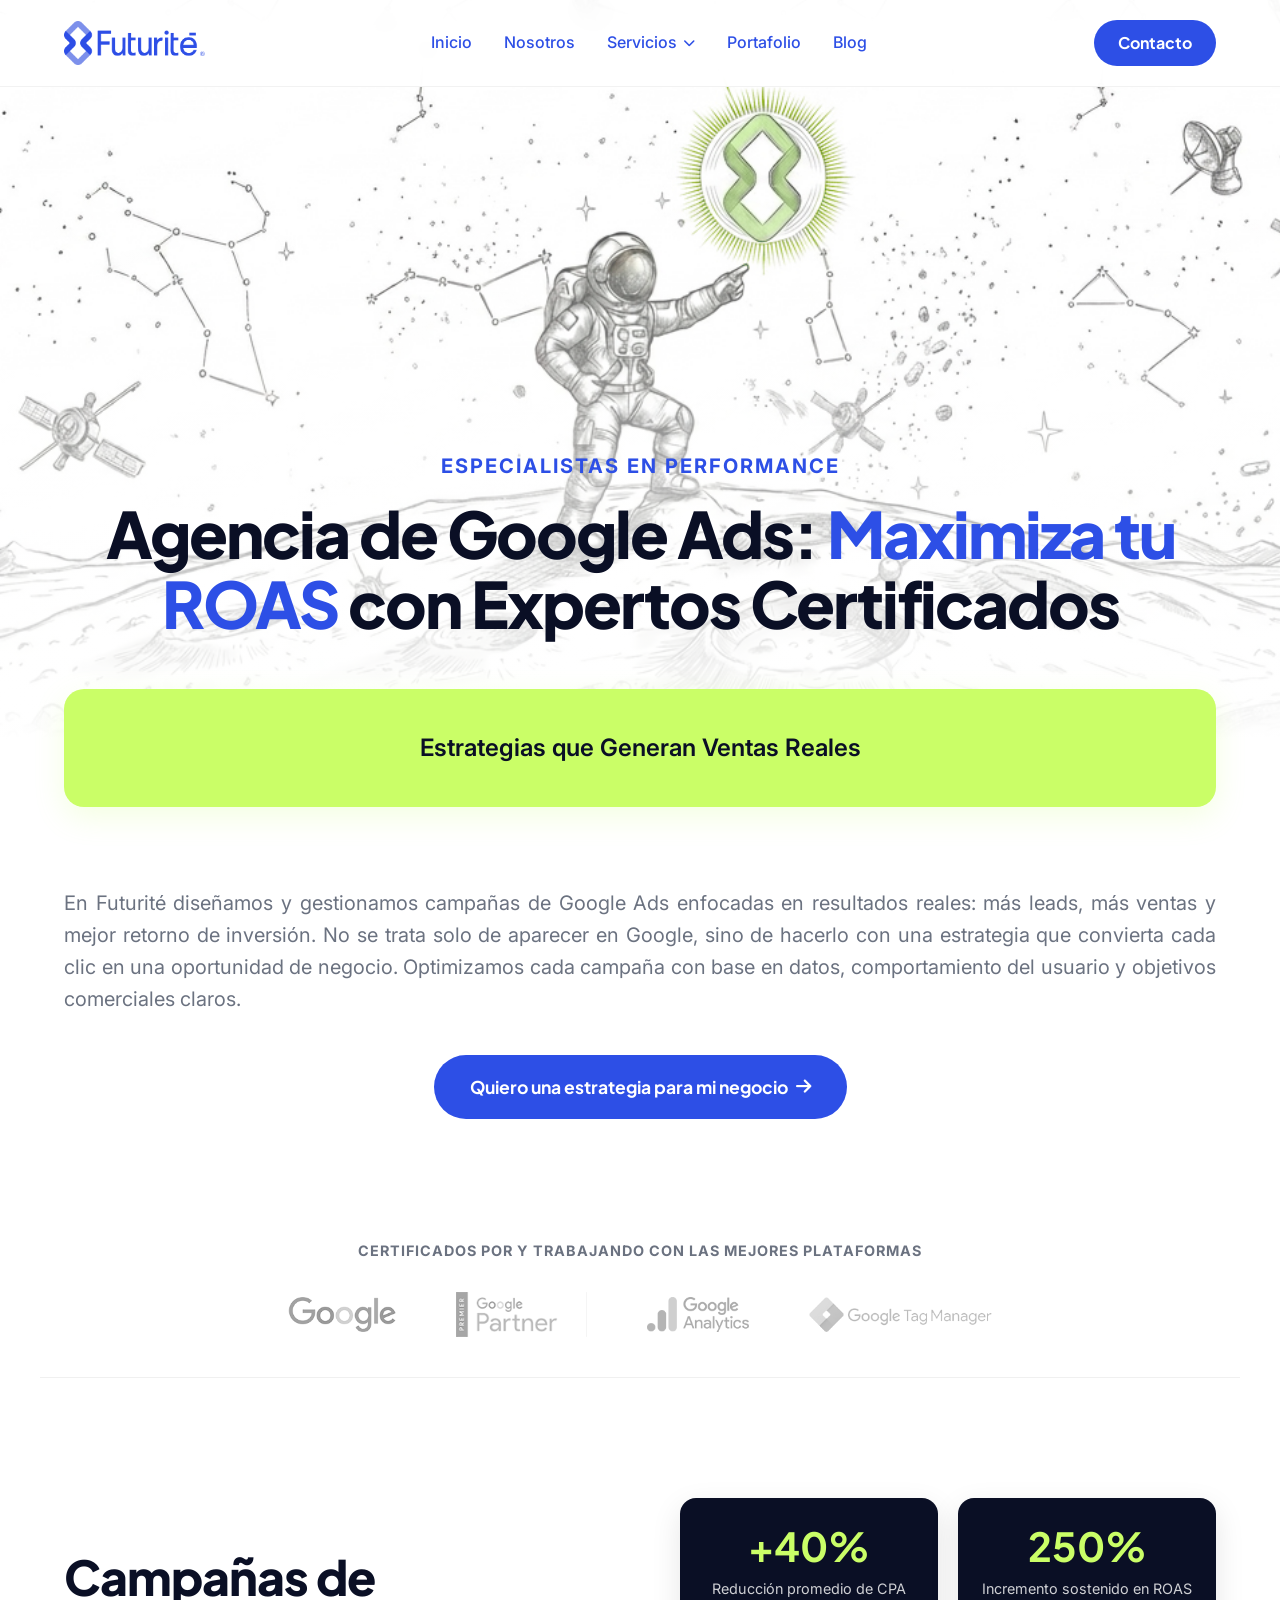
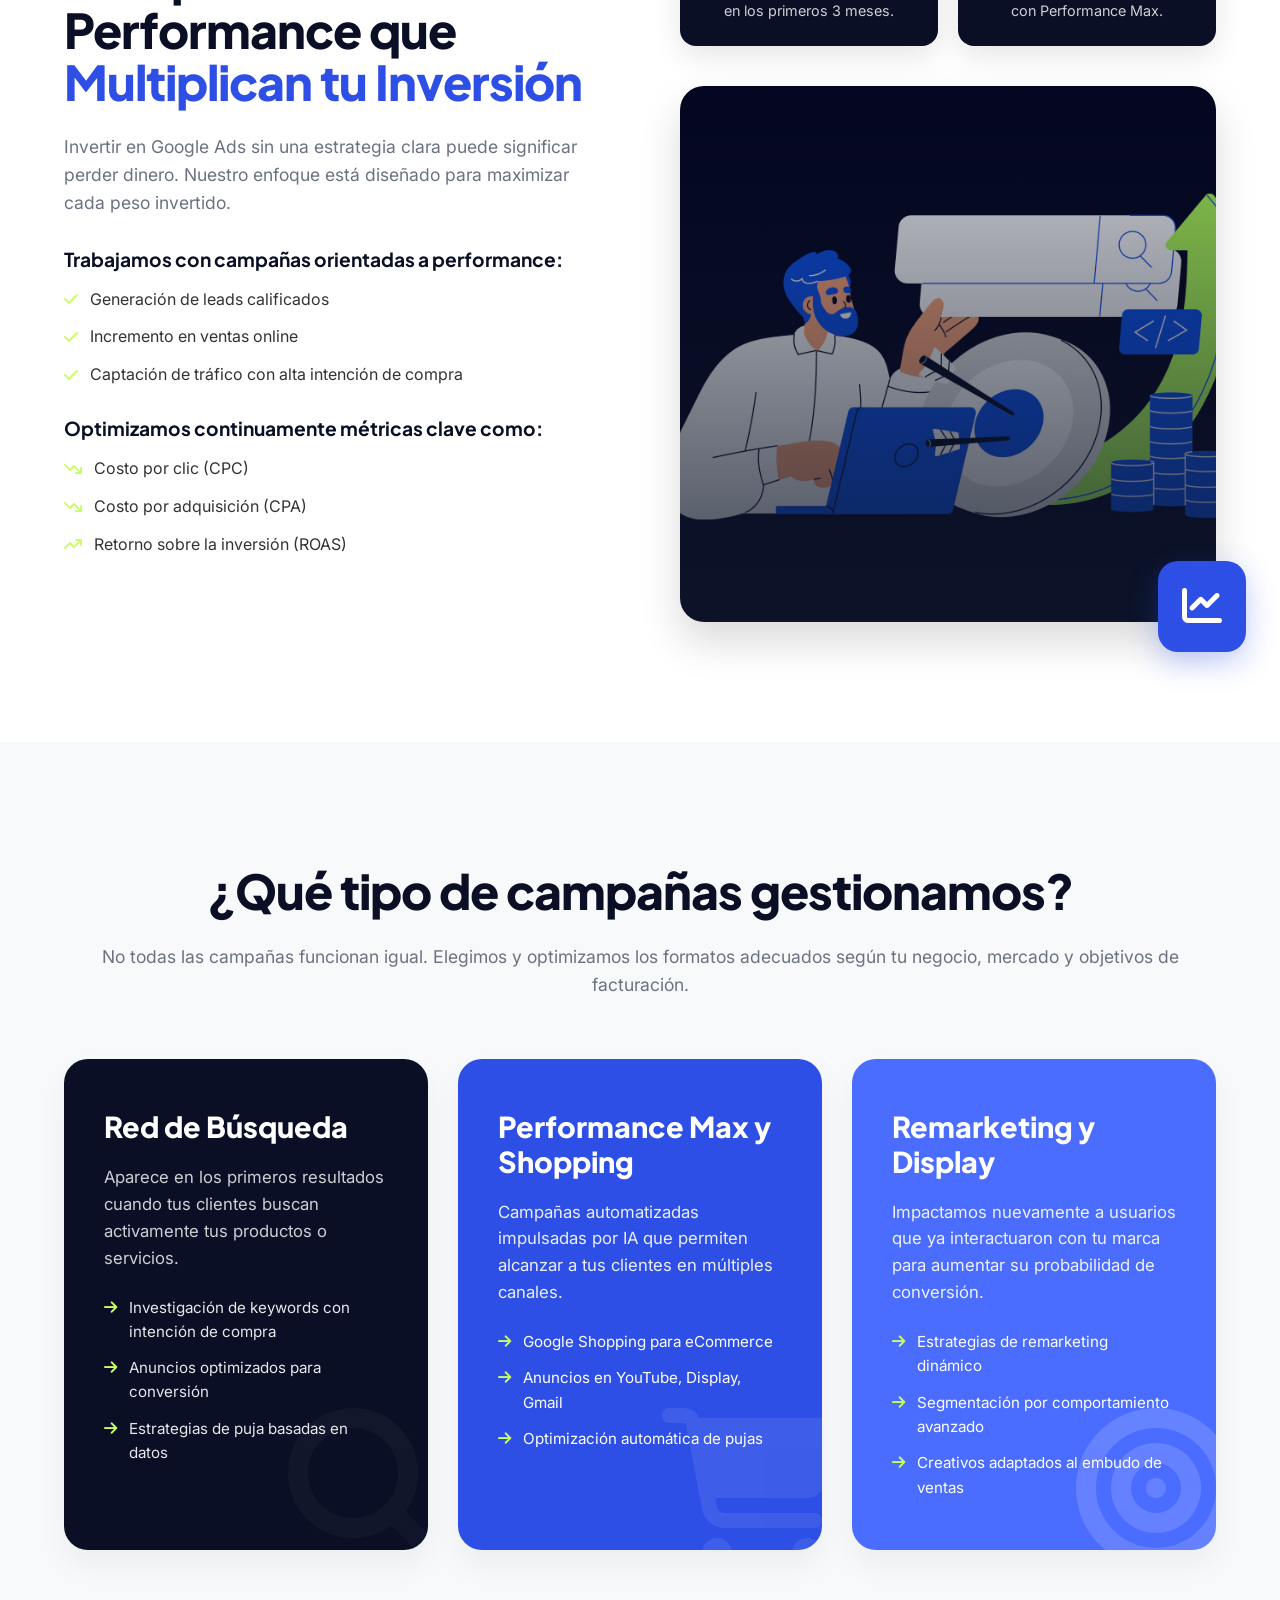
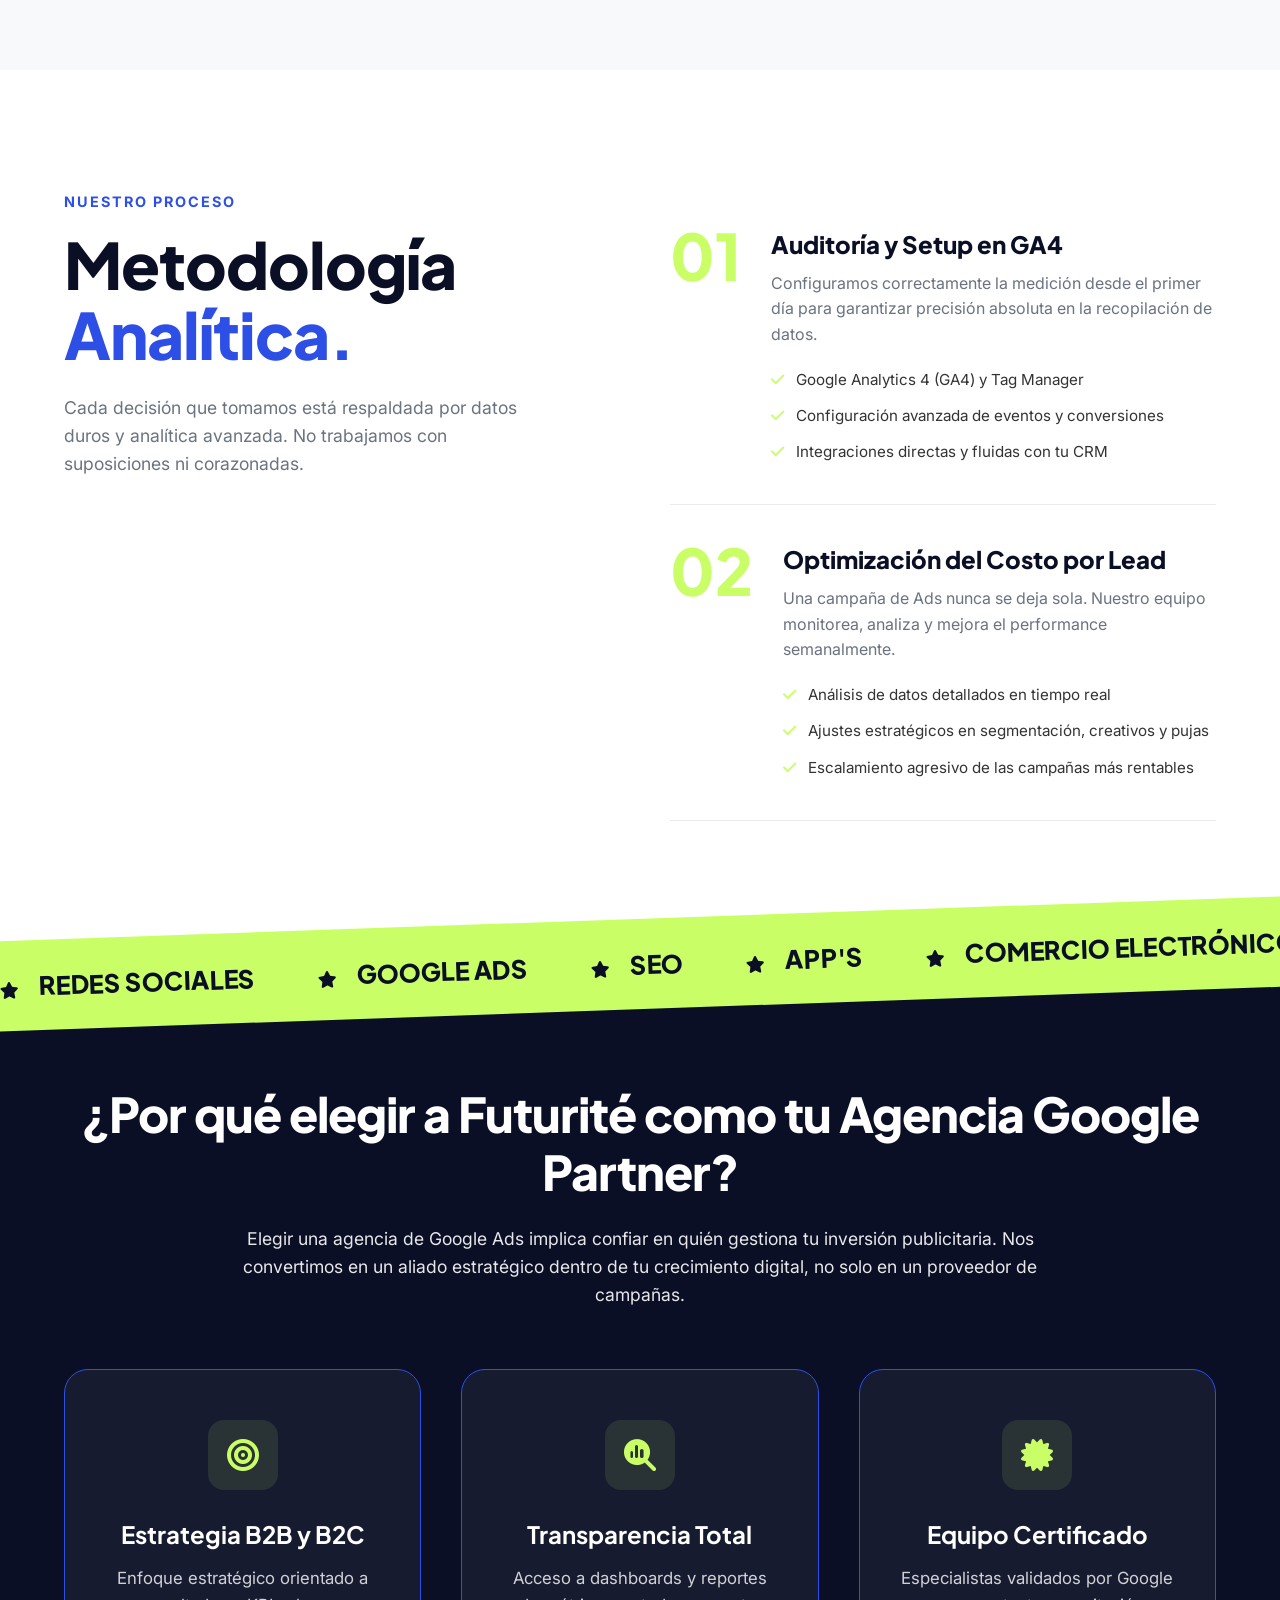
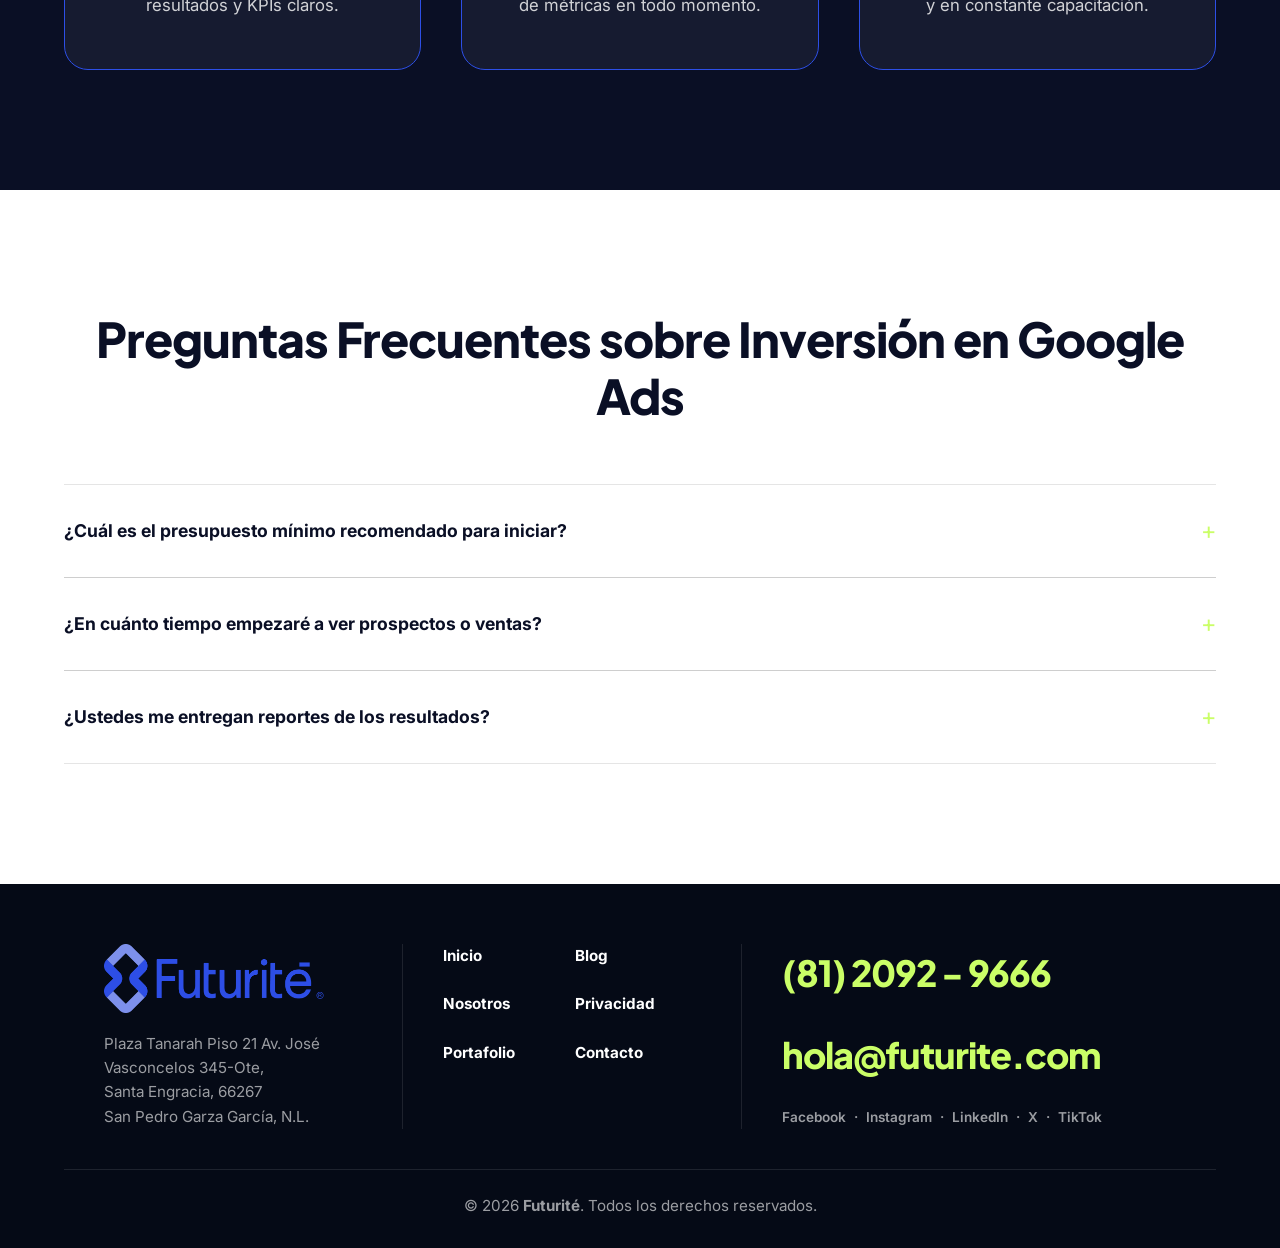
==== commit 8fbd43ef: "Avances de la página, se terminaron las secciones de SEO, APPS, COMERCIO ELECTRONICO Y MARQUETING MÉ" ====
--- a/agencia-de-google-ads.html
+++ b/agencia-de-google-ads.html
@@ -99,10 +99,10 @@
                     <ul class="dropdown-menu">
                         <li><a href="agencia-de-redes-sociales.html">Redes Sociales</a></li>
                         <li><a href="agencia-de-google-ads.html">Google Ads</a></li>
-                        <li><a href="index.html#seo">SEO</a></li>
-                        <li><a href="index.html#apps">APP'S</a></li>
-                        <li><a href="index.html#ecommerce">Comercio Electrónico</a></li>
-                        <li><a href="index.html#marketing-medico">Marketing médico</a></li>
+                        <li><a href="agencia-seo.html">SEO</a></li>
+                        <li><a href="desarrollo-aplicaciones-moviles.html">APP'S</a></li>
+                        <li><a href="comercio-electronico.html">Comercio Electrónico</a></li>
+                        <li><a href="marketing-medico.html">Marketing médico</a></li>
                     </ul>
                 </div>
                 <a href="portafolio.html">Portafolio</a>
@@ -133,7 +133,7 @@
 
     <!-- Main Content Wrapper (White Background) -->
     <main
-        style="background-color: var(--clr-base); border-radius: 0; padding: 60px 0 100px; position: relative; z-index: 10;">
+        style="background-color: var(--clr-base); border-radius: 0; padding: 60px 0 0; position: relative; z-index: 10;">
 
         <!-- Green Banner Container -->
         <div class="container" style="margin-top: -110px; margin-bottom: 80px; position: relative; z-index: 10;">
@@ -141,40 +141,38 @@
                 style="background-color: var(--clr-accent); color: var(--clr-contrast); padding: 40px; border-radius: 20px; text-align: center; box-shadow: 0 10px 30px rgba(202, 254, 103, 0.2);">
                 <p style="font-size: 1.5rem; font-weight: 600; margin: 0;">Estrategias que Generan Ventas Reales</p>
             </div>
-        </div> 
-        
+        </div>
+
         <!-- Intro Section -->
         <section class="container" style="margin-top: 40px; margin-bottom: 80px; text-align: center;">
-                <p
-                    style="font-size: 1.25rem; color: var(--clr-muted); line-height: 1.6; margin: 0 auto 40px; text-align: justify;">
-                    En Futurité diseñamos y gestionamos campañas de Google Ads enfocadas en resultados reales: más
-                    leads, más ventas y mejor retorno de inversión. No se trata solo de aparecer en Google, sino de
-                    hacerlo con una estrategia que convierta cada clic en una oportunidad de negocio. Optimizamos cada
-                    campaña con base en datos, comportamiento del usuario y objetivos comerciales claros.
-                </p>
-                <a href="#contacto" class="btn btn-primary" style="padding: 18px 36px; font-size: 1.1rem;">
-                    Quiero una estrategia para mi negocio <i class="fa-solid fa-arrow-right"
-                        style="margin-left: 8px;"></i>
-                </a>
+            <p
+                style="font-size: 1.25rem; color: var(--clr-muted); line-height: 1.6; margin: 0 auto 40px; text-align: justify;">
+                En Futurité diseñamos y gestionamos campañas de Google Ads enfocadas en resultados reales: más
+                leads, más ventas y mejor retorno de inversión. No se trata solo de aparecer en Google, sino de
+                hacerlo con una estrategia que convierta cada clic en una oportunidad de negocio. Optimizamos cada
+                campaña con base en datos, comportamiento del usuario y objetivos comerciales claros.
+            </p>
+            <a href="#contacto" class="btn btn-primary" style="padding: 18px 36px; font-size: 1.1rem;">
+                Quiero una estrategia para mi negocio <i class="fa-solid fa-arrow-right" style="margin-left: 8px;"></i>
+            </a>
             </div>
         </section>
 
         <!-- Trust Badges (Logos) -->
-        <section style="padding: 40px 0; border-bottom: 1px solid #f0f0f0;">
-            <div class="container">
+        <section style="padding-top: 40px;">
+            <div class="container" style="padding-bottom: 40px; border-bottom: 1px solid #f0f0f0;">
                 <p
                     style="text-align: center; font-size: 0.9rem; font-weight: 700; color: var(--clr-muted); margin-bottom: 30px; letter-spacing: 1px; text-transform: uppercase;">
                     Certificados por y trabajando con las mejores plataformas</p>
                 <div
                     style="display: flex; justify-content: center; align-items: center; gap: 60px; flex-wrap: wrap; opacity: 0.6; filter: grayscale(100%); transition: var(--transition-fast);">
-                    <img src="https://upload.wikimedia.org/wikipedia/commons/2/2f/Google_2015_logo.svg" alt="Google"
+                    <img src="./assets/google_logo.png" alt="Google" style="height: 35px; object-fit: contain;">
+                    <img src="./assets/google_partner.png" alt="Google Partner Premier"
+                        style="height: 45px; object-fit: contain;">
+                    <img src="./assets/google_analytics.png" alt="Google Analytics 4"
                         style="height: 35px; object-fit: contain;">
-                    <img src="https://upload.wikimedia.org/wikipedia/commons/thumb/c/c1/Google_%22G%22_logo.svg/1024px-Google_%22G%22_logo.svg.png"
-                        alt="Google Partner" style="height: 35px; object-fit: contain;">
-                    <img src="https://upload.wikimedia.org/wikipedia/commons/thumb/c/cf/Google_Analytics_Logo_2015.svg/1200px-Google_Analytics_Logo_2015.svg.png"
-                        alt="Google Analytics 4" style="height: 35px; object-fit: contain;">
-                    <img src="https://upload.wikimedia.org/wikipedia/commons/thumb/a/a2/Google_Tag_Manager_Logo.svg/1024px-Google_Tag_Manager_Logo.svg.png"
-                        alt="Google Tag Manager" style="height: 35px; object-fit: contain;">
+                    <img src="./assets/google_tagmanager.png" alt="Google Tag Manager"
+                        style="height: 35px; object-fit: contain;">
                 </div>
             </div>
         </section>
@@ -185,7 +183,7 @@
                 <div style="display: grid; grid-template-columns: 1fr 1fr; gap: 80px; align-items: center;">
                     <div>
                         <h2
-                            style="font-family: var(--font-heading); font-weight: 800; color: var(--clr-contrast); margin-bottom: 24px; font-size: clamp(2.5rem, 4vw, 3.5rem); line-height: 1.1;">
+                            style="font-family: var(--font-heading); font-weight: 800; color: var(--clr-contrast); margin-bottom: 24px; line-height: 1.1;">
                             Campañas de Performance que <span style="color: var(--clr-primary);">Multiplican tu
                                 Inversión</span></h2>
                         <p style="font-size: 1.1rem; color: var(--clr-muted); margin-bottom: 30px; line-height: 1.6;">
@@ -222,213 +220,393 @@
                                     style="color: var(--clr-accent);"></i><span>Retorno sobre la inversión (ROAS)</span>
                             </li>
                         </ul>
-                        
-                        <div style="display: flex; gap: 20px; margin-top: 40px; flex-wrap: wrap;">
-                            <div style="flex: 1; min-width: 150px; background: var(--clr-contrast); padding: 24px; border-radius: 16px; text-align: center; box-shadow: 0 10px 30px rgba(0,0,0,0.1);">
-                                <h3 style="font-size: 2.5rem; color: var(--clr-accent); font-family: var(--font-heading); margin-bottom: 8px;">+40%</h3>
-                                <p style="font-size: 0.9rem; color: #fff; opacity: 0.8; line-height: 1.5; margin: 0;">Reducción promedio de CPA en los primeros 3 meses.</p>
+                    </div>
+                    <div style="display: flex; flex-direction: column; gap: 40px;">
+                        <div style="display: flex; gap: 20px; flex-wrap: wrap;">
+                            <div
+                                style="flex: 1; min-width: 150px; background: var(--clr-contrast); padding: 24px; border-radius: 16px; text-align: center; box-shadow: 0 10px 30px rgba(0,0,0,0.1);">
+                                <h3
+                                    style="font-size: 2.5rem; color: var(--clr-accent); font-family: var(--font-heading); margin-bottom: 8px;">
+                                    +40%</h3>
+                                <p style="font-size: 0.9rem; color: #fff; opacity: 0.8; line-height: 1.5; margin: 0;">
+                                    Reducción promedio de CPA en los primeros 3 meses.</p>
                             </div>
-                            <div style="flex: 1; min-width: 150px; background: var(--clr-contrast); padding: 24px; border-radius: 16px; text-align: center; box-shadow: 0 10px 30px rgba(0,0,0,0.1);">
-                                <h3 style="font-size: 2.5rem; color: var(--clr-accent); font-family: var(--font-heading); margin-bottom: 8px;">250%</h3>
-                                <p style="font-size: 0.9rem; color: #fff; opacity: 0.8; line-height: 1.5; margin: 0;">Incremento sostenido en ROAS con Performance Max.</p>
+                            <div
+                                style="flex: 1; min-width: 150px; background: var(--clr-contrast); padding: 24px; border-radius: 16px; text-align: center; box-shadow: 0 10px 30px rgba(0,0,0,0.1);">
+                                <h3
+                                    style="font-size: 2.5rem; color: var(--clr-accent); font-family: var(--font-heading); margin-bottom: 8px;">
+                                    250%</h3>
+                                <p style="font-size: 0.9rem; color: #fff; opacity: 0.8; line-height: 1.5; margin: 0;">
+                                    Incremento sostenido en ROAS con Performance Max.</p>
                             </div>
                         </div>
-                    </div>
-                    <div style="position: relative;">
-                        <div style="width: 100%; aspect-ratio: 1/1; background: linear-gradient(rgba(15, 23, 42, 0.2), rgba(15, 23, 42, 0.8)), url('./assets/hombre_resultados_google.jpg') center/cover no-repeat; border-radius: 24px; box-shadow: 0 20px 40px rgba(0,0,0,0.15);"></div>
-                        <div style="position: absolute; bottom: -30px; right: -30px; background: var(--clr-primary); color: #fff; padding: 24px; border-radius: 20px; box-shadow: 0 10px 30px rgba(45, 79, 230, 0.3);">
-                            <i class="fa-solid fa-chart-line" style="font-size: 2.5rem;"></i>
+                        <div style="position: relative;">
+                            <div
+                                style="width: 100%; aspect-ratio: 1/1; background: linear-gradient(rgba(15, 23, 42, 0.2), rgba(15, 23, 42, 0.8)), url('./assets/hombre_codigo.jpg') center/cover no-repeat; border-radius: 24px; box-shadow: 0 20px 40px rgba(0,0,0,0.15);">
+                            </div>
+                            <div
+                                style="position: absolute; bottom: -30px; right: -30px; background: var(--clr-primary); color: #fff; padding: 24px; border-radius: 20px; box-shadow: 0 10px 30px rgba(45, 79, 230, 0.3);">
+                                <i class="fa-solid fa-chart-line" style="font-size: 2.5rem;"></i>
+                            </div>
                         </div>
                     </div>
                 </div>
             </div>
         </section>
 
-        <!-- ¿Qué tipo de campañas gestionamos? (Using Methodology layout) -->
-        <section style="padding: 120px 0; margin-bottom: 100px;">
+        <!-- ¿Qué tipo de campañas gestionamos? -->
+        <section style="padding: 120px 0; background-color: #F8F9FA;">
+            <div class="container">
+                <!-- Header centered -->
+                <div style="text-align: center; max-width: 1100px; margin: 0 auto 60px;">
+                    <h2
+                        style="font-family: var(--font-heading); font-weight: 800; color: var(--clr-contrast); margin-bottom: 24px; line-height: 1.2; letter-spacing: -1px;">
+                        ¿Qué tipo de campañas gestionamos?</h2>
+                    <p style="font-size: 1.1rem; color: var(--clr-muted); line-height: 1.6;">No todas
+                        las campañas funcionan igual. Elegimos y optimizamos los formatos adecuados según tu negocio,
+                        mercado y objetivos de facturación.</p>
+                </div>
+
+                <!-- 3 Cards Grid (Misión/Visión style) -->
+                <div style="display: grid; grid-template-columns: repeat(auto-fit, minmax(300px, 1fr)); gap: 30px;">
+
+                    <!-- Card 1 -->
+                    <div
+                        style="background: var(--clr-contrast); padding: 50px 40px; position: relative; overflow: hidden; color: #fff; border-radius: 24px; box-shadow: 0 15px 30px rgba(0,0,0,0.05);">
+                        <!-- Watermark Icon -->
+                        <div
+                            style="position: absolute; bottom: -20px; right: -20px; font-size: 10rem; color: #fff; opacity: 0.03; pointer-events: none; line-height: 1;">
+                            <i class="fa-solid fa-magnifying-glass"></i>
+                        </div>
+
+                        <h3
+                            style="font-size: 1.8rem; font-family: var(--font-heading); margin-bottom: 20px; font-weight: 800; position: relative; z-index: 1; color: #fff;">
+                            Red de Búsqueda</h3>
+
+                        <p
+                            style="opacity: 0.8; font-size: 1.05rem; line-height: 1.6; margin-bottom: 24px; position: relative; z-index: 1;">
+                            Aparece en los primeros resultados cuando tus clientes buscan activamente tus productos o
+                            servicios.</p>
+
+                        <ul
+                            style="list-style: none; padding: 0; margin: 0; font-size: 0.95rem; position: relative; z-index: 1;">
+                            <li style="margin-bottom: 12px; display: flex; align-items: flex-start; gap: 12px;">
+                                <i class="fa-solid fa-arrow-right"
+                                    style="color: var(--clr-accent); margin-top: 4px;"></i>
+                                <span style="opacity: 0.9;">Investigación de keywords con intención de compra</span>
+                            </li>
+                            <li style="margin-bottom: 12px; display: flex; align-items: flex-start; gap: 12px;">
+                                <i class="fa-solid fa-arrow-right"
+                                    style="color: var(--clr-accent); margin-top: 4px;"></i>
+                                <span style="opacity: 0.9;">Anuncios optimizados para conversión</span>
+                            </li>
+                            <li style="display: flex; align-items: flex-start; gap: 12px;">
+                                <i class="fa-solid fa-arrow-right"
+                                    style="color: var(--clr-accent); margin-top: 4px;"></i>
+                                <span style="opacity: 0.9;">Estrategias de puja basadas en datos</span>
+                            </li>
+                        </ul>
+                    </div>
+
+                    <!-- Card 2 -->
+                    <div
+                        style="background: var(--clr-primary); padding: 50px 40px; position: relative; overflow: hidden; color: #fff; border-radius: 24px; box-shadow: 0 15px 30px rgba(0,0,0,0.05);">
+                        <!-- Watermark Icon -->
+                        <div
+                            style="position: absolute; bottom: -20px; right: -20px; font-size: 10rem; color: #fff; opacity: 0.08; pointer-events: none; line-height: 1;">
+                            <i class="fa-solid fa-cart-shopping"></i>
+                        </div>
+
+                        <h3
+                            style="font-size: 1.8rem; font-family: var(--font-heading); margin-bottom: 20px; font-weight: 800; position: relative; z-index: 1; color: #fff;">
+                            Performance Max y Shopping</h3>
+
+                        <p
+                            style="opacity: 0.9; font-size: 1.05rem; line-height: 1.6; margin-bottom: 24px; position: relative; z-index: 1;">
+                            Campañas automatizadas impulsadas por IA que permiten alcanzar a tus clientes en múltiples
+                            canales.</p>
+
+                        <ul
+                            style="list-style: none; padding: 0; margin: 0; font-size: 0.95rem; position: relative; z-index: 1;">
+                            <li style="margin-bottom: 12px; display: flex; align-items: flex-start; gap: 12px;">
+                                <i class="fa-solid fa-arrow-right"
+                                    style="color: var(--clr-accent); margin-top: 4px;"></i>
+                                <span>Google Shopping para eCommerce</span>
+                            </li>
+                            <li style="margin-bottom: 12px; display: flex; align-items: flex-start; gap: 12px;">
+                                <i class="fa-solid fa-arrow-right"
+                                    style="color: var(--clr-accent); margin-top: 4px;"></i>
+                                <span>Anuncios en YouTube, Display, Gmail</span>
+                            </li>
+                            <li style="display: flex; align-items: flex-start; gap: 12px;">
+                                <i class="fa-solid fa-arrow-right"
+                                    style="color: var(--clr-accent); margin-top: 4px;"></i>
+                                <span>Optimización automática de pujas</span>
+                            </li>
+                        </ul>
+                    </div>
+
+                    <!-- Card 3 -->
+                    <div
+                        style="background: #4A6CFF; padding: 50px 40px; position: relative; overflow: hidden; color: #fff; border-radius: 24px; box-shadow: 0 15px 30px rgba(0,0,0,0.05);">
+                        <!-- Watermark Icon -->
+                        <div
+                            style="position: absolute; bottom: -20px; right: -20px; font-size: 10rem; color: #fff; opacity: 0.15; pointer-events: none; line-height: 1;">
+                            <i class="fa-solid fa-bullseye"></i>
+                        </div>
+
+                        <h3
+                            style="font-size: 1.8rem; font-family: var(--font-heading); margin-bottom: 20px; font-weight: 800; position: relative; z-index: 1; color: #fff;">
+                            Remarketing y Display</h3>
+
+                        <p
+                            style="opacity: 0.9; font-size: 1.05rem; line-height: 1.6; margin-bottom: 24px; position: relative; z-index: 1;">
+                            Impactamos nuevamente a usuarios que ya interactuaron con tu marca para aumentar su
+                            probabilidad de conversión.</p>
+
+                        <ul
+                            style="list-style: none; padding: 0; margin: 0; font-size: 0.95rem; position: relative; z-index: 1;">
+                            <li style="margin-bottom: 12px; display: flex; align-items: flex-start; gap: 12px;">
+                                <i class="fa-solid fa-arrow-right"
+                                    style="color: var(--clr-accent); margin-top: 4px;"></i>
+                                <span>Estrategias de remarketing dinámico</span>
+                            </li>
+                            <li style="margin-bottom: 12px; display: flex; align-items: flex-start; gap: 12px;">
+                                <i class="fa-solid fa-arrow-right"
+                                    style="color: var(--clr-accent); margin-top: 4px;"></i>
+                                <span>Segmentación por comportamiento avanzado</span>
+                            </li>
+                            <li style="display: flex; align-items: flex-start; gap: 12px;">
+                                <i class="fa-solid fa-arrow-right"
+                                    style="color: var(--clr-accent); margin-top: 4px;"></i>
+                                <span>Creativos adaptados al embudo de ventas</span>
+                            </li>
+                        </ul>
+                    </div>
+
+                </div>
+            </div>
+        </section>
+
+        <!-- Nuestra Metodología Analítica (Cards layout) -->
+        <section style="background: var(--clr-base); padding: 120px 0;">
             <div class="container"
-                style="display: grid; grid-template-columns: repeat(auto-fit, minmax(350px, 1fr)); gap: 80px; align-items: start;">
-
+                style="display: grid; grid-template-columns: repeat(auto-fit, minmax(400px, 1fr)); gap: 60px; align-items: start;">
                 <!-- Left Column -->
                 <div style="position: sticky; top: 120px;">
                     <span
-                        style="display: block; font-size: 0.8rem; font-weight: 700; letter-spacing: 2px; color: var(--clr-primary); margin-bottom: 16px; text-transform: uppercase;">Servicios
-                        Especializados</span>
+                        style="color: var(--clr-primary); font-size: 0.9rem; font-weight: 700; letter-spacing: 2px; text-transform: uppercase; display: block; margin-bottom: 16px;">Nuestro
+                        Proceso</span>
                     <h2
-                        style="font-size: clamp(2.9rem, 5vw, 4.6rem); font-family: var(--font-heading); font-weight: 800; color: var(--clr-contrast); margin-bottom: 24px; line-height: 1.1; letter-spacing: -1px;">
-                        ¿Qué tipo de campañas <br><span style="color: var(--clr-primary);">gestionamos?</span></h2>
-                    <p style="font-size: 1.1rem; color: var(--clr-muted); max-width: 500px; line-height: 1.6;">No todas
-                        las campañas funcionan igual. Elegimos y optimizamos los formatos adecuados según tu negocio,
-                        mercado y objetivos de facturación.</p>
+                        style="font-size: clamp(3rem, 5vw, 4.5rem); font-weight: 800; font-family: var(--font-heading); line-height: 1.1; color: var(--clr-contrast); margin-bottom: 24px; letter-spacing: -1px;">
+                        Metodología<br><span style="color: var(--clr-primary);">Analítica.</span>
+                    </h2>
+                    <p style="color: var(--clr-muted); font-size: 1.1rem; line-height: 1.6; max-width: 90%;">Cada
+                        decisión que tomamos está respaldada por datos duros y analítica avanzada. No trabajamos con
+                        suposiciones ni corazonadas.</p>
                 </div>
 
                 <!-- Right Column -->
-                <div style="display: flex; flex-direction: column;">
+                <div>
                     <!-- Step 1 -->
                     <div
-                        style="display: flex; align-items: flex-start; justify-content: space-between; gap: 30px; border-bottom: 1px solid #e5e7eb; padding-bottom: 40px; margin-bottom: 40px;">
+                        style="display: flex; gap: 30px; padding: 40px 0; border-bottom: 1px solid #eaeaea;">
                         <div
-                            style="font-size: 5.5rem; font-weight: 900; color: var(--clr-accent); font-family: var(--font-heading); line-height: 1; margin-top: -10px;">
+                            style="font-size: clamp(3.5rem, 5vw, 5.5rem); font-weight: 800; color: var(--clr-accent); line-height: 0.8; font-family: var(--font-heading);">
                             01</div>
-                        <div style="text-align: left; max-width: 320px;">
-                            <h3
-                                style="font-size: 1.2rem; font-family: var(--font-heading); color: var(--clr-contrast); margin-bottom: 8px;">
-                                Red de Búsqueda</h3>
-                            <p
-                                style="color: var(--clr-muted); font-size: 0.95rem; line-height: 1.5; margin-bottom: 12px;">
-                                Aparece en los primeros resultados cuando tus clientes buscan activamente tus productos
-                                o servicios.</p>
-                            <ul style="font-size: 0.85rem; color: var(--clr-text); padding-left: 20px;">
-                                <li>Investigación de keywords con intención de compra</li>
-                                <li>Anuncios optimizados para conversión</li>
-                                <li>Estrategias de puja basadas en datos</li>
+                        <div>
+                            <h4
+                                style="font-size: 1.5rem; margin-bottom: 12px; color: var(--clr-contrast); font-family: var(--font-heading); font-weight: 800; line-height: 1.2;">
+                                Auditoría y Setup en GA4</h4>
+                            <p style="color: var(--clr-muted); font-size: 1rem; line-height: 1.6; margin-bottom: 20px;">
+                                Configuramos correctamente la medición desde el primer día para garantizar precisión
+                                absoluta en la recopilación de datos.</p>
+                            <ul
+                                style="font-size: 0.95rem; color: var(--clr-text); padding-left: 0; list-style: none; margin: 0;">
+                                <li style="margin-bottom: 12px; display: flex; align-items: flex-start; gap: 12px;"><i
+                                        class="fa-solid fa-check"
+                                        style="color: var(--clr-accent); margin-top: 4px;"></i> <span>Google Analytics 4
+                                        (GA4) y Tag Manager</span></li>
+                                <li style="margin-bottom: 12px; display: flex; align-items: flex-start; gap: 12px;"><i
+                                        class="fa-solid fa-check"
+                                        style="color: var(--clr-accent); margin-top: 4px;"></i> <span>Configuración
+                                        avanzada de eventos y conversiones</span></li>
+                                <li style="display: flex; align-items: flex-start; gap: 12px;"><i
+                                        class="fa-solid fa-check"
+                                        style="color: var(--clr-accent); margin-top: 4px;"></i> <span>Integraciones
+                                        directas y fluidas con tu CRM</span></li>
                             </ul>
                         </div>
                     </div>
+
                     <!-- Step 2 -->
-                    <div
-                        style="display: flex; align-items: flex-start; justify-content: space-between; gap: 30px; border-bottom: 1px solid #e5e7eb; padding-bottom: 40px; margin-bottom: 40px;">
+                    <div style="display: flex; gap: 30px; padding: 40px 0; border-bottom: 1px solid #eaeaea;">
                         <div
-                            style="font-size: 5.5rem; font-weight: 900; color: var(--clr-accent); font-family: var(--font-heading); line-height: 1; margin-top: -10px;">
+                            style="font-size: clamp(3.5rem, 5vw, 5.5rem); font-weight: 800; color: var(--clr-accent); line-height: 0.8; font-family: var(--font-heading);">
                             02</div>
-                        <div style="text-align: left; max-width: 320px;">
-                            <h3
-                                style="font-size: 1.2rem; font-family: var(--font-heading); color: var(--clr-contrast); margin-bottom: 8px;">
-                                Performance Max y Shopping</h3>
-                            <p
-                                style="color: var(--clr-muted); font-size: 0.95rem; line-height: 1.5; margin-bottom: 12px;">
-                                Campañas automatizadas impulsadas por inteligencia artificial que permiten alcanzar a
-                                tus clientes en múltiples canales.</p>
-                            <ul style="font-size: 0.85rem; color: var(--clr-text); padding-left: 20px;">
-                                <li>Google Shopping para eCommerce</li>
-                                <li>Anuncios en YouTube, Display, Gmail y Discover</li>
-                                <li>Optimización automática basada en conversiones</li>
+                        <div>
+                            <h4
+                                style="font-size: 1.5rem; margin-bottom: 12px; color: var(--clr-contrast); font-family: var(--font-heading); font-weight: 800; line-height: 1.2;">
+                                Optimización del Costo por Lead</h4>
+                            <p style="color: var(--clr-muted); font-size: 1rem; line-height: 1.6; margin-bottom: 20px;">
+                                Una campaña de Ads nunca se deja sola. Nuestro equipo monitorea, analiza y mejora el
+                                performance semanalmente.</p>
+                            <ul
+                                style="font-size: 0.95rem; color: var(--clr-text); padding-left: 0; list-style: none; margin: 0;">
+                                <li style="margin-bottom: 12px; display: flex; align-items: flex-start; gap: 12px;"><i
+                                        class="fa-solid fa-check"
+                                        style="color: var(--clr-accent); margin-top: 4px;"></i> <span>Análisis de datos
+                                        detallados en tiempo real</span></li>
+                                <li style="margin-bottom: 12px; display: flex; align-items: flex-start; gap: 12px;"><i
+                                        class="fa-solid fa-check"
+                                        style="color: var(--clr-accent); margin-top: 4px;"></i> <span>Ajustes
+                                        estratégicos en segmentación, creativos y pujas</span></li>
+                                <li style="display: flex; align-items: flex-start; gap: 12px;"><i
+                                        class="fa-solid fa-check"
+                                        style="color: var(--clr-accent); margin-top: 4px;"></i> <span>Escalamiento
+                                        agresivo de las campañas más rentables</span></li>
                             </ul>
                         </div>
                     </div>
-                    <!-- Step 3 -->
-                    <div
-                        style="display: flex; align-items: flex-start; justify-content: space-between; gap: 30px; padding-bottom: 10px;">
-                        <div
-                            style="font-size: 5.5rem; font-weight: 900; color: var(--clr-accent); font-family: var(--font-heading); line-height: 1; margin-top: -10px;">
-                            03</div>
-                        <div style="text-align: left; max-width: 320px;">
-                            <h3
-                                style="font-size: 1.2rem; font-family: var(--font-heading); color: var(--clr-contrast); margin-bottom: 8px;">
-                                Remarketing y Display</h3>
-                            <p
-                                style="color: var(--clr-muted); font-size: 0.95rem; line-height: 1.5; margin-bottom: 12px;">
-                                Impactamos nuevamente a usuarios que ya interactuaron con tu marca para aumentar la
-                                probabilidad de conversión.</p>
-                            <ul style="font-size: 0.85rem; color: var(--clr-text); padding-left: 20px;">
-                                <li>Estrategias de remarketing dinámico</li>
-                                <li>Segmentación por comportamiento</li>
-                                <li>Creativos adaptados al embudo de ventas</li>
-                            </ul>
-                        </div>
-                    </div>
                 </div>
             </div>
         </section>
 
-        <!-- Nuestra Metodología Analítica (Cards layout) -->
-        <section style="background: var(--clr-contrast); padding: 120px 0; margin-bottom: 100px;">
+        <!-- Cinta Animada de Servicios (Marquee) -->
+        <div
+            style="overflow: hidden; width: 100%; max-width: 100vw; padding: 40px 0; margin-top: -60px; margin-bottom: -82px; position: relative; z-index: 20; box-sizing: border-box;">
+            <div
+                style="background: var(--clr-accent); color: var(--clr-contrast); padding: 24px 0; white-space: nowrap; transform: rotate(-2deg) scale(1.05); width: 100%; position: relative; z-index: 10;">
+                <div style="display: flex; width: max-content; animation: serviceMarquee 35s linear infinite;">
+                    <div style="display: flex; gap: 60px; padding: 0 30px; align-items: center;">
+                        <a href="agencia-de-redes-sociales.html"
+                            style="font-size: 1.5rem; font-weight: 800; text-transform: uppercase; font-family: var(--font-heading); text-decoration: none; color: inherit; transition: opacity 0.3s;"
+                            onmouseover="this.style.opacity='0.7'" onmouseout="this.style.opacity='1'"><i
+                                class="fa-solid fa-star" style="font-size: 1rem; margin-right: 15px;"></i> Redes
+                            Sociales</a>
+                        <a href="agencia-de-google-ads.html"
+                            style="font-size: 1.5rem; font-weight: 800; text-transform: uppercase; font-family: var(--font-heading); text-decoration: none; color: inherit; transition: opacity 0.3s;"
+                            onmouseover="this.style.opacity='0.7'" onmouseout="this.style.opacity='1'"><i
+                                class="fa-solid fa-star" style="font-size: 1rem; margin-right: 15px;"></i> Google
+                            Ads</a>
+                        <a href="agencia-seo.html"
+                            style="font-size: 1.5rem; font-weight: 800; text-transform: uppercase; font-family: var(--font-heading); text-decoration: none; color: inherit; transition: opacity 0.3s;"
+                            onmouseover="this.style.opacity='0.7'" onmouseout="this.style.opacity='1'"><i
+                                class="fa-solid fa-star" style="font-size: 1rem; margin-right: 15px;"></i> SEO</a>
+                        <a href="desarrollo-aplicaciones-moviles.html"
+                            style="font-size: 1.5rem; font-weight: 800; text-transform: uppercase; font-family: var(--font-heading); text-decoration: none; color: inherit; transition: opacity 0.3s;"
+                            onmouseover="this.style.opacity='0.7'" onmouseout="this.style.opacity='1'"><i
+                                class="fa-solid fa-star" style="font-size: 1rem; margin-right: 15px;"></i> APP'S</a>
+                        <a href="comercio-electronico.html"
+                            style="font-size: 1.5rem; font-weight: 800; text-transform: uppercase; font-family: var(--font-heading); text-decoration: none; color: inherit; transition: opacity 0.3s;"
+                            onmouseover="this.style.opacity='0.7'" onmouseout="this.style.opacity='1'"><i
+                                class="fa-solid fa-star" style="font-size: 1rem; margin-right: 15px;"></i> Comercio
+                            Electrónico</a>
+                        <a href="marketing-medico.html"
+                            style="font-size: 1.5rem; font-weight: 800; text-transform: uppercase; font-family: var(--font-heading); text-decoration: none; color: inherit; transition: opacity 0.3s;"
+                            onmouseover="this.style.opacity='0.7'" onmouseout="this.style.opacity='1'"><i
+                                class="fa-solid fa-star" style="font-size: 1rem; margin-right: 15px;"></i> Marketing
+                            Médico</a>
+                    </div>
+                    <div style="display: flex; gap: 60px; padding: 0 30px; align-items: center;">
+                        <a href="agencia-de-redes-sociales.html"
+                            style="font-size: 1.5rem; font-weight: 800; text-transform: uppercase; font-family: var(--font-heading); text-decoration: none; color: inherit; transition: opacity 0.3s;"
+                            onmouseover="this.style.opacity='0.7'" onmouseout="this.style.opacity='1'"><i
+                                class="fa-solid fa-star" style="font-size: 1rem; margin-right: 15px;"></i> Redes
+                            Sociales</a>
+                        <a href="agencia-de-google-ads.html"
+                            style="font-size: 1.5rem; font-weight: 800; text-transform: uppercase; font-family: var(--font-heading); text-decoration: none; color: inherit; transition: opacity 0.3s;"
+                            onmouseover="this.style.opacity='0.7'" onmouseout="this.style.opacity='1'"><i
+                                class="fa-solid fa-star" style="font-size: 1rem; margin-right: 15px;"></i> Google
+                            Ads</a>
+                        <a href="agencia-seo.html"
+                            style="font-size: 1.5rem; font-weight: 800; text-transform: uppercase; font-family: var(--font-heading); text-decoration: none; color: inherit; transition: opacity 0.3s;"
+                            onmouseover="this.style.opacity='0.7'" onmouseout="this.style.opacity='1'"><i
+                                class="fa-solid fa-star" style="font-size: 1rem; margin-right: 15px;"></i> SEO</a>
+                        <a href="desarrollo-aplicaciones-moviles.html"
+                            style="font-size: 1.5rem; font-weight: 800; text-transform: uppercase; font-family: var(--font-heading); text-decoration: none; color: inherit; transition: opacity 0.3s;"
+                            onmouseover="this.style.opacity='0.7'" onmouseout="this.style.opacity='1'"><i
+                                class="fa-solid fa-star" style="font-size: 1rem; margin-right: 15px;"></i> APP'S</a>
+                        <a href="comercio-electronico.html"
+                            style="font-size: 1.5rem; font-weight: 800; text-transform: uppercase; font-family: var(--font-heading); text-decoration: none; color: inherit; transition: opacity 0.3s;"
+                            onmouseover="this.style.opacity='0.7'" onmouseout="this.style.opacity='1'"><i
+                                class="fa-solid fa-star" style="font-size: 1rem; margin-right: 15px;"></i> Comercio
+                            Electrónico</a>
+                        <a href="marketing-medico.html"
+                            style="font-size: 1.5rem; font-weight: 800; text-transform: uppercase; font-family: var(--font-heading); text-decoration: none; color: inherit; transition: opacity 0.3s;"
+                            onmouseover="this.style.opacity='0.7'" onmouseout="this.style.opacity='1'"><i
+                                class="fa-solid fa-star" style="font-size: 1rem; margin-right: 15px;"></i> Marketing
+                            Médico</a>
+                    </div>
+                </div>
+                <style>
+                    @keyframes serviceMarquee {
+                        from {
+                            transform: translateX(0);
+                        }
+
+                        to {
+                            transform: translateX(-50%);
+                        }
+                    }
+                </style>
+            </div>
+        </div>
+
+        <!-- ¿Por qué elegir a Futurité? -->
+        <section style="background: var(--clr-contrast); padding: 120px 0;">
             <div class="container"
-                style="color: #fff; display: flex; flex-direction: column; align-items: center; text-align: center;">
-                <h2
-                    style="font-size: 2.5rem; font-family: var(--font-heading); font-weight: 800; margin-bottom: 24px; color: #fff;">
-                    Nuestra Metodología Analítica</h2>
-                <p style="font-size: 1.1rem; opacity: 0.9; max-width: 700px; margin-bottom: 60px; line-height: 1.6;">
-                    Cada decisión que tomamos está respaldada por datos duros y analítica avanzada. No trabajamos con
-                    suposiciones ni corazonadas.</p>
-
-                <div
-                    style="display: grid; grid-template-columns: repeat(auto-fit, minmax(350px, 1fr)); gap: 40px; width: 100%; text-align: center;">
-                    <!-- Card 1 -->
-                    <div
-                        style="background: rgba(255,255,255,0.05); border: 1px solid var(--clr-primary); padding: 50px 40px; border-radius: 24px; transition: transform var(--transition-fast);">
-                        <div
-                            style="width: 70px; height: 70px; background: rgba(202, 254, 103, 0.1); border-radius: 16px; display: flex; align-items: center; justify-content: center; margin: 0 auto 30px; font-size: 2rem; color: var(--clr-accent);">
-                            <i class="fa-solid fa-chart-pie"></i>
-                        </div>
-                        <h4 style="font-size: 1.5rem; margin-bottom: 16px; color: #fff;">Auditoría y Setup en GA4</h4>
-                        <p style="opacity: 0.8; font-size: 1.05rem; line-height: 1.6; margin-bottom: 20px;">Configuramos
-                            correctamente la medición desde el primer día para garantizar precisión absoluta.</p>
-                        <ul style="font-size: 0.9rem; text-align: left; opacity: 0.9; padding-left: 20px;">
-                            <li style="margin-bottom: 8px;">Google Analytics 4 (GA4) y Tag Manager</li>
-                            <li style="margin-bottom: 8px;">Configuración de eventos y conversiones</li>
-                            <li>Integraciones directas con CRM</li>
-                        </ul>
-                    </div>
-                    <!-- Card 2 -->
-                    <div
-                        style="background: rgba(255,255,255,0.05); border: 1px solid var(--clr-primary); padding: 50px 40px; border-radius: 24px; transition: transform var(--transition-fast);">
-                        <div
-                            style="width: 70px; height: 70px; background: rgba(202, 254, 103, 0.1); border-radius: 16px; display: flex; align-items: center; justify-content: center; margin: 0 auto 30px; font-size: 2rem; color: var(--clr-accent);">
-                            <i class="fa-solid fa-arrow-trend-up"></i>
-                        </div>
-                        <h4 style="font-size: 1.5rem; margin-bottom: 16px; color: #fff;">Optimización del Costo por Lead
-                        </h4>
-                        <p style="opacity: 0.8; font-size: 1.05rem; line-height: 1.6; margin-bottom: 20px;">Una campaña
-                            de Ads nunca se deja sola. Nuestro equipo monitorea y mejora el performance semanalmente.
-                        </p>
-                        <ul style="font-size: 0.9rem; text-align: left; opacity: 0.9; padding-left: 20px;">
-                            <li style="margin-bottom: 8px;">Análisis de datos en tiempo real</li>
-                            <li style="margin-bottom: 8px;">Ajustes en segmentación, creativos y pujas</li>
-                            <li>Escalamiento agresivo de campañas rentables</li>
-                        </ul>
-                    </div>
-                </div>
-            </div>
-        </section>
-
-        <!-- ¿Por qué elegir a Futurité? -->
-        <section style="padding: 0 0 100px 0;">
-            <div class="container"
-                style="display: flex; flex-direction: column; align-items: center; text-align: center;">
-                <h2
-                    style="font-size: 2.5rem; font-family: var(--font-heading); font-weight: 800; color: var(--clr-contrast); margin-bottom: 24px;">
+                style="display: flex; flex-direction: column; align-items: center; text-align: center; color: #fff;">
+                <h2 style="font-family: var(--font-heading); font-weight: 800; color: #fff; margin-bottom: 24px;">
                     ¿Por qué elegir a Futurité como tu Agencia Google Partner?</h2>
-                <p
-                    style="font-size: 1.1rem; color: var(--clr-muted); max-width: 800px; margin-bottom: 40px; line-height: 1.6;">
+                <p style="font-size: 1.1rem; opacity: 0.9; max-width: 800px; margin-bottom: 60px; line-height: 1.6;">
                     Elegir una agencia de Google Ads implica confiar en quién gestiona tu inversión publicitaria. Nos
                     convertimos en un aliado estratégico dentro de tu crecimiento digital, no solo en un proveedor de
                     campañas.</p>
-                <div style="display: flex; gap: 40px; flex-wrap: wrap; justify-content: center;">
-                    <div style="width: 250px;">
-                        <i class="fa-solid fa-bullseye"
-                            style="font-size: 2rem; color: var(--clr-primary); margin-bottom: 16px;"></i>
-                        <h4 style="font-size: 1.2rem; color: var(--clr-contrast); margin-bottom: 12px;">Estrategia B2B y
-                            B2C</h4>
-                        <p style="font-size: 0.95rem; color: var(--clr-muted);">Enfoque estratégico orientado a
-                            resultados y KPIs claros.</p>
-                    </div>
-                    <div style="width: 250px;">
-                        <i class="fa-solid fa-magnifying-glass-chart"
-                            style="font-size: 2rem; color: var(--clr-primary); margin-bottom: 16px;"></i>
-                        <h4 style="font-size: 1.2rem; color: var(--clr-contrast); margin-bottom: 12px;">Transparencia
-                            Total</h4>
-                        <p style="font-size: 0.95rem; color: var(--clr-muted);">Acceso a dashboards y reportes de
-                            métricas en todo momento.</p>
-                    </div>
-                    <div style="width: 250px;">
-                        <i class="fa-solid fa-certificate"
-                            style="font-size: 2rem; color: var(--clr-primary); margin-bottom: 16px;"></i>
-                        <h4 style="font-size: 1.2rem; color: var(--clr-contrast); margin-bottom: 12px;">Equipo
-                            Certificado</h4>
-                        <p style="font-size: 0.95rem; color: var(--clr-muted);">Especialistas validados por Google y en
-                            constante capacitación.</p>
+                <div
+                    style="display: grid; grid-template-columns: repeat(auto-fit, minmax(300px, 1fr)); gap: 40px; width: 100%; text-align: center;">
+                    <div style="background: rgba(255,255,255,0.05); border: 1px solid var(--clr-primary); padding: 50px 40px; border-radius: 24px; transition: transform var(--transition-fast);"
+                        onmouseover="this.style.transform='translateY(-10px)';"
+                        onmouseout="this.style.transform='translateY(0)';">
+                        <div
+                            style="width: 70px; height: 70px; background: rgba(202, 254, 103, 0.1); border-radius: 16px; display: flex; align-items: center; justify-content: center; margin: 0 auto 30px; font-size: 2rem; color: var(--clr-accent);">
+                            <i class="fa-solid fa-bullseye"></i>
+                        </div>
+                        <h4 style="font-size: 1.5rem; margin-bottom: 16px; color: #fff;">Estrategia B2B y B2C</h4>
+                        <p style="opacity: 0.8; font-size: 1.05rem; line-height: 1.6; margin: 0;">Enfoque estratégico
+                            orientado a resultados y KPIs claros.</p>
+                    </div>
+                    <div style="background: rgba(255,255,255,0.05); border: 1px solid var(--clr-primary); padding: 50px 40px; border-radius: 24px; transition: transform var(--transition-fast);"
+                        onmouseover="this.style.transform='translateY(-10px)';"
+                        onmouseout="this.style.transform='translateY(0)';">
+                        <div
+                            style="width: 70px; height: 70px; background: rgba(202, 254, 103, 0.1); border-radius: 16px; display: flex; align-items: center; justify-content: center; margin: 0 auto 30px; font-size: 2rem; color: var(--clr-accent);">
+                            <i class="fa-solid fa-magnifying-glass-chart"></i>
+                        </div>
+                        <h4 style="font-size: 1.5rem; margin-bottom: 16px; color: #fff;">Transparencia Total</h4>
+                        <p style="opacity: 0.8; font-size: 1.05rem; line-height: 1.6; margin: 0;">Acceso a dashboards y
+                            reportes de métricas en todo momento.</p>
+                    </div>
+                    <div style="background: rgba(255,255,255,0.05); border: 1px solid var(--clr-primary); padding: 50px 40px; border-radius: 24px; transition: transform var(--transition-fast);"
+                        onmouseover="this.style.transform='translateY(-10px)';"
+                        onmouseout="this.style.transform='translateY(0)';">
+                        <div
+                            style="width: 70px; height: 70px; background: rgba(202, 254, 103, 0.1); border-radius: 16px; display: flex; align-items: center; justify-content: center; margin: 0 auto 30px; font-size: 2rem; color: var(--clr-accent);">
+                            <i class="fa-solid fa-certificate"></i>
+                        </div>
+                        <h4 style="font-size: 1.5rem; margin-bottom: 16px; color: #fff;">Equipo Certificado</h4>
+                        <p style="opacity: 0.8; font-size: 1.05rem; line-height: 1.6; margin: 0;">Especialistas
+                            validados por Google y en constante capacitación.</p>
                     </div>
                 </div>
             </div>
         </section>
 
         <!-- Preguntas Frecuentes (FAQ) -->
-        <section class="faq-section" style="padding: 0 0 80px 0; background: var(--clr-base);">
+        <section class="faq-section" style="padding: 120px 0; background: var(--clr-base);">
             <div class="container">
                 <div style="margin-bottom: 60px; text-align: center;">
-                    <h2
-                        style="font-size: 2.5rem; font-family: var(--font-heading); font-weight: 800; color: var(--clr-contrast);">
+                    <h2 style="font-family: var(--font-heading); font-weight: 800; color: var(--clr-contrast);">
                         Preguntas Frecuentes sobre Inversión en Google Ads</h2>
                 </div>
 
@@ -492,12 +670,10 @@
                         <a href="index.html#home">Inicio</a>
                         <a href="nosotros.html">Nosotros</a>
                         <a href="portafolio.html">Portafolio</a>
+                    </div>
+                    <div class="footer-links-col">
                         <a href="https://futurite.com/blog-marketing-digital/" target="_blank"
                             rel="noopener noreferrer">Blog</a>
-                    </div>
-                    <div class="footer-links-col">
-                        <a href="index.html#vacantes">Únete al equipo</a>
-                        <a href="index.html#faqs">Preguntas</a>
                         <a href="privacidad.html">Privacidad</a>
                         <a href="contacto.html">Contacto</a>
                     </div>
--- a/style.css
+++ b/style.css
@@ -784,7 +784,7 @@
 .market-stat h3 {
     font-family: var(--font-heading);
     color: var(--clr-primary);
-    font-size: 3.2rem;
+    font-size: 4rem;
     font-weight: 800;
     margin-bottom: 16px;
     line-height: 1;
@@ -1349,7 +1349,7 @@
 .footer-alt {
     background-color: #050a16; /* Dark Space Blue */
     color: var(--clr-base);
-    padding: 80px 0 30px;
+    padding: 60px 0 30px;
     font-family: var(--font-body);
 }
 
@@ -1368,7 +1368,7 @@
 }
 
 .footer-alt-col:nth-child(1) {
-    padding-right: 40px;
+    padding: 0 40px;
     border-right: 1px solid rgba(255,255,255,0.1);
 }
 
@@ -1400,7 +1400,7 @@
     font-size: 0.95rem;
     line-height: 1.6;
     margin: 0;
-    margin-top: 40px; /* Pushes to bottom */
+    margin-top: auto; /* Push to bottom to align with socials */
 }
 
 /* Middle Col Links */
@@ -1413,7 +1413,7 @@
 .footer-links-col {
     display: flex;
     flex-direction: column;
-    gap: 32px;
+    gap: 24px;
 }
 
 .footer-links-col a {
@@ -1452,7 +1452,7 @@
 }
 
 .footer-alt-socials {
-    margin-top: 40px; /* push down */
+    margin-top: auto; /* push to bottom to align with address */
     color: var(--clr-base);
     opacity: 0.6;
     font-size: 0.85rem;
